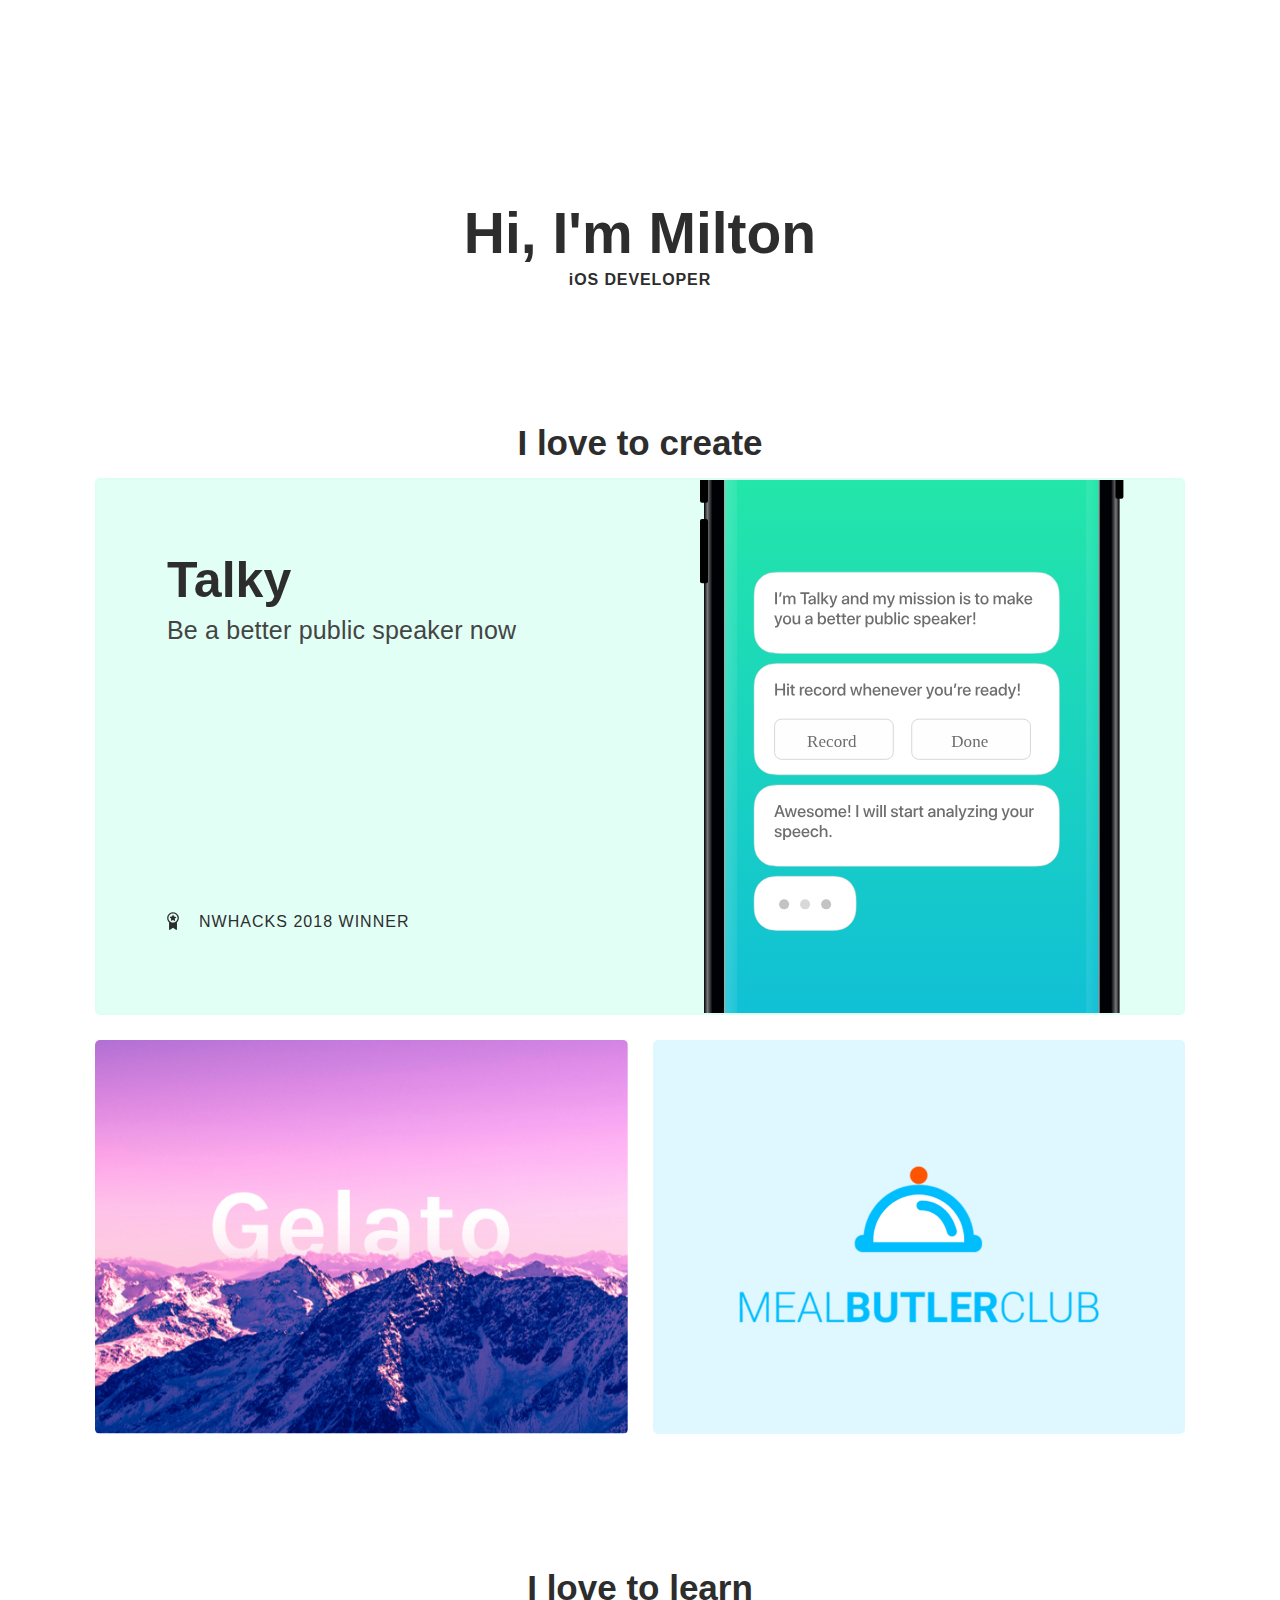
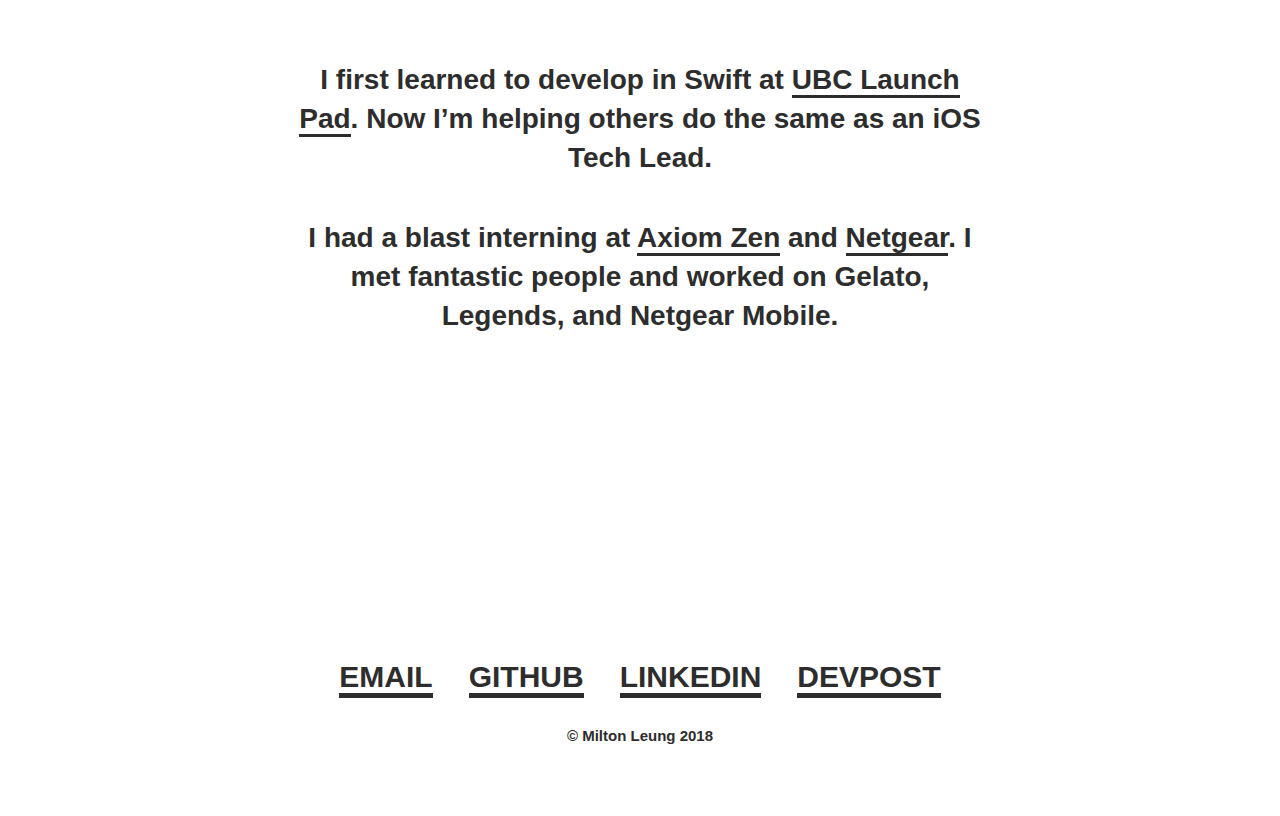
==== index.html @ 1363d8b8 "Fix description" ====
<!DOCTYPE html>
<html>
    <head>
        <title>Milton Leung</title>
        <meta charset="UTF-8">
        <meta name="description" content="Projects by Milton Leung, a Canadian software developer.">   
        <meta name="keywords" content="Milton, Leung, Portfolio, Developer">
        <meta name="viewport" content="width=device-width, initial-scale=1.0">

        <link rel="stylesheet" type="text/css" href="style.css">
        <link rel="stylesheet" type="text/css" href="grid.css">

        <link rel="apple-touch-icon" sizes="180x180" href="/assets/favicons/apple-touch-icon.png?v=pgqWNXLRQe">
        <link rel="icon" type="image/png" sizes="32x32" href="/assets/favicons/favicon-32x32.png?v=pgqWNXLRQe">
        <link rel="icon" type="image/png" sizes="16x16" href="/assets/favicons/favicon-16x16.png?v=pgqWNXLRQe">
        <link rel="manifest" href="/assets/favicons/manifest.json?v=pgqWNXLRQe">
        <link rel="mask-icon" href="/assets/favicons/safari-pinned-tab.svg?v=pgqWNXLRQe" color="#5bbad5">
        <link rel="shortcut icon" href="/assets/favicons/favicon.ico?v=pgqWNXLRQe">
        <meta name="msapplication-config" content="/assets/favicons/browserconfig.xml?v=pgqWNXLRQe">
        <meta name="theme-color" content="#ffffff">

        <script>
            (function(i,s,o,g,r,a,m){i['GoogleAnalyticsObject']=r;i[r]=i[r]||function(){
                (i[r].q=i[r].q||[]).push(arguments)},i[r].l=1*new Date();a=s.createElement(o),
                m=s.getElementsByTagName(o)[0];a.async=1;a.src=g;m.parentNode.insertBefore(a,m)
                                    })(window,document,'script','https://www.google-analytics.com/analytics.js','ga');

            ga('create', 'UA-84476711-1', 'auto');
            ga('send', 'pageview');
        </script>
    </head>
    <body>
        <header>
            <h1>Hi, I'm Milton</h1>
            <h3>iOS DEVELOPER</h3>    
        </header>
        <div class="section" id="projects">
            <h2>I love to create</h2>
            <div class="row">
                <div class="col-12">
                    <a href="/talky">
                        <div id="talky">
                            <div id="project-description">
                                <h4>Talky</h4>
                                <h5>Be a better public speaker now</h5>
                                <div id="award">
                                    <img src="assets/medal.svg" alt="Medal" >
                                    <h6>NWHACKS 2018 WINNER</h6>
                                </div>
                            </div>
                            <img id="talky-demo-small" class="mobile" src="assets/talky-small.svg" alt="Talky">
                            <div id="talky-demo-wrapper">
                                <img id="talky-demo-large" class="desktop" src="assets/talky-large.svg" alt="Talky"> 
                            </div>
                        </div> 
                    </a>   
                </div>
            </div>
            <div class="row">
                <a href="/gelato">
                    <div class="col-12 col-s-6">
                        <div id="gelato">
                            <img src="assets/gelato.jpg" alt="Gelato">
                        </div>
                    </div>
                </a>
                <a href="/mbc">
                    <div class="col-12 col-s-6">
                        <div id="mbc">
                            <img src="assets/mbcLogo.jpg" alt="Meal Butler Club">
                        </div>
                    </div>
                </a>
            </div>
        </div>
        <div class="section" id="info">
            <h2>I love to learn</h2>
            <div id="info-wrapper">
                <p>I first learned to develop in Swift at <a href="http://www.ubclaunchpad.com/">UBC Launch Pad</a>. Now I’m helping others do the same as an iOS Tech Lead.</p>

                <p>I had a blast interning at <a href="https://www.axiomzen.co/">Axiom Zen</a> and <a href="https://www.netgear.com/">Netgear</a>. I met fantastic people and worked on <a class="ghost-link" href="">Gelato</a>, <a class="ghost-link" href="https://itunes.apple.com/ca/app/legends-fencing/id1277133307?mt=8">Legends</a>, and <a class="ghost-link" href="https://itunes.apple.com/ca/app/netgear-mobile/id457698895?mt=8">Netgear Mobile</a>.</p>
            </div>
        </div>
        <footer>
            <div class="row" id="contact-links">
                <div class="col-12">
                    <h7><a href="mailto:milton.leung96@gmail.com">EMAIL</a></h7>
                </div>
                <div class="col-12">
                    <h7><a href="https://github.com/miltonleung/">GITHUB</a></h7>
                </div>
                <div class="col-12">
                    <h7><a href="https://www.linkedin.com/in/leungmilton">LINKEDIN</a></h7>
                </div>
                <div class="col-12">
                    <h7><a href="https://devpost.com/miltonleung">DEVPOST</a></h7>
                </div>
            </div>
            <p>&copy; Milton Leung 2018</p>
        </footer>
    </body>
</html>
---- style.css ----
html {
    margin: 0px;
    padding: 0px;
    color: #2D2D2D;
    font-size: 62.5%;
}
h1, h2, h3, h4, h5, h6, p {
    margin: 0px;
}
body {
    margin: 0;
    padding: 0 1rem;
    text-align: center;
    font-family: -apple-system, "San Francisco", BlinkMacSystemFont, Helvetica, Arial, sans-serif !important;
    line-height: normal !important;
    box-sizing: padding-box;
}
/*Title*/
h1 {
    font-weight: 700;
    font-size: 3.7rem;
}
/*Section Header*/
h2 {
    font-weight: 700;
    font-size: 2.5rem;
}
/*Subtitle*/
h3 {
    font-weight: 600;
    font-size: 1.6rem;
    margin-top: 0.5rem;
    letter-spacing: 0.089rem;
}
/*Featured Name*/
h4 {
    font-size: 3.2rem;
    letter-spacing: 0.03px;
}
/*Featured Subtitle*/
h5 {
    font-weight: 400;
    font-size: 1.8rem;
    color: #444444;
    letter-spacing: -0.2px;
}
/*Award Title*/
h6 {
    font-weight: 500;
    font-size: 1.4rem;
    letter-spacing: 1.02px;
}
/*Link*/
h7 a {
    font-weight: 700;
    font-size: 2rem;
    text-decoration: none;
    border-bottom: 3px solid #2D2D2D;
}
p {
    font-weight: 600;
    font-size: 1.6rem;
    letter-spacing: 0px;
    line-height: 1.4;
}
a, a:visited {
    text-decoration: none;
    color: inherit;
}
.mobile {
    display: inline;
}
.desktop {
    display: none;
}
.row {
    margin: 0;
}

header {
    padding-top: 10rem;
}
.section {
    margin-top: 10rem;
}
#projects {
    max-width: 70rem;
    margin-left: auto;
    margin-right: auto;
}
#projects > h2 {
    margin-bottom: 1.5rem;
}
#projects .row > a > div {
    margin-top: 1rem;
}
#talky {
    background: #E1FFF5;
    border: 2px solid rgba(217,255,242,0.54);
    border-radius: 5px;
}
#project-description {
    text-align: left;
    width: 26rem;
    margin: 0 auto;
}
#talky h4 {
    margin-top: 4rem;
}
#talky h5 {
    margin-top: 0.3rem;
}
#award {
    margin-top: 3.2rem;
}
#award img {
    float: left;
    display: inline;
    vertical-align: bottom;
    height: 1.8rem;
    margin-right: 1.5rem;
}
#award h6 {
    padding-top: 0.1rem;
}
#talky-demo-small {
    max-height: 325px;
    margin-top: 2.3rem;
    margin-bottom: -0.4rem;
}
#gelato {
    border-radius: 5px;
    overflow: hidden;
}
#gelato img {
    width: 100%;
    z-index: -1;
    display: block;
}
#mbc {
    border: 2px solid rgba(186,238,255,0.46);
    border-radius: 5px;
}
#mbc img {
    width: 100%;
    display: block;
}

#info > h2 {
    margin-bottom: 2rem;
}
#info-wrapper {
    width: 90%;
    margin: 0 auto;
}
#info-wrapper a {
    border-bottom: 1.8px solid #2D2D2D;
}
#info-wrapper .ghost-link {
    border: initial;
}
#info-wrapper > p {
    margin-bottom: 4rem;
}

/*Footer*/
footer {
    margin-top: 10rem;
    padding-bottom: 6rem;
}
#contact-links {
    display: inline-block;
    margin: 0 auto 2.9rem auto;
}
#contact-links div {
    padding: 0.7em 0;
}
footer p {
    font-weight: 700;
    font-size: 1.5rem;
}

@media (min-width: 495px) {
    #contact-links .col-12 {
        width: auto;
        padding: 0 1.8rem;
    }
    #contact-links .col-12:first-child {
        padding-left: 0;
    }
    #contact-links .col-12:last-child {
        padding-right: 0;
    }
    #projects > .row > a:last-child > .col-s-6 {
        padding-left: 0.5rem;
    }
    #projects > .row > a:first-child > .col-s-6 {
        padding-right: 0.5rem;
    }
}

@media (min-width: 625px) {
    #info-wrapper {
        width: 80%;
        max-width: 45rem;
    }
}

@media (min-width: 700px) {
    #info-wrapper {
        width: 70%;
    }
}

@media (min-width: 1024px) {
    /*Title*/
    h1 {
        font-size: 5.7rem;
    }
    /*Section Header*/
    h2 {
        font-weight: 700;
        font-size: 3.5rem;
    }
    /*Featured Name*/
    h4 {
        font-size: 5rem;
    }
    /*Featured Subtitle*/
    h5 {
        font-size: 2.5rem;
        letter-spacing: 0.2px;
    }
    /*Award Title*/
    h6 {
        font-size: 1.6rem;
    }
    /*Link*/
    h7 a {
        font-size: 3rem;
        border-bottom: 5px solid #2D2D2D;
    }
    p {
        font-size: 2.8rem;
    }
    body {
        padding: 0 2.1rem;
    }
    .mobile {
        display: none;
    }
    .desktop {
        display: block;
    }

    header {
        padding-top: 20rem;
    }
    .section {
        margin-top: 13.4rem;
    }
    #projects {
        max-width: 1090px;        
    }
    #project-description {
        float: left;
        width: 50%;
        padding-left: 7rem;
    }
    #talky h4 {
        margin-top: 7.1rem;
    }
    #talky h5 {
        margin-top: 0.7rem;
    }
    #projects .row > a > div {
        margin-top: 2.5rem;
    }
    #projects > .row > a:last-child > .col-s-6 {
        padding-left: 1.25rem;
    }
    #projects > .row > a:first-child > .col-s-6 {
        padding-right: 1.25rem;
    }
    #award {
        margin-top: 26.7rem;
    }
    #award img {
        margin-right: 2rem;
    }
    #talky::after {
        content: "";
        clear: both;
        display: table;
    }
    #talky-demo-wrapper {
        width: 50%;
        float: left;
    }
    #talky-demo-large {
        margin: 0 auto;
    }
    #info > h2 {
        margin-bottom: 5.2rem;
    }
    #info-wrapper {
        max-width: 100%;
        width: 703px;
    }
    #info-wrapper a {
        border-bottom: 3.5px solid #2D2D2D;
    }
    footer {
        margin-top: 32.5rem;
        padding-bottom: 7rem;
    }
}
---- grid.css ----
* {
    box-sizing: border-box;
}
[class*="col-"] {
    float: left;
}
.row::after {
    content: "";
    clear: both;
    display: table;
}
.col-1 {width: 8.33%;}
.col-2 {width: 16.66%;}
.col-3 {width: 25%;}
.col-4 {width: 33.33%;}
.col-5 {width: 41.66%;}
.col-6 {width: 50%;}
.col-7 {width: 58.33%;}
.col-8 {width: 66.66%;}
.col-9 {width: 75%;}
.col-10 {width: 83.33%;}
.col-11 {width: 91.66%;}
.col-12 {width: 100%;}

@media (min-width: 495px) {
    .col-s-1 {width: 8.33%;}
    .col-s-2 {width: 16.66%;}
    .col-s-3 {width: 25%;}
    .col-s-4 {width: 33.33%;}
    .col-s-5 {width: 41.66%;}
    .col-s-6 {width: 50%;}
    .col-s-7 {width: 58.33%;}
    .col-s-8 {width: 66.66%;}
    .col-s-9 {width: 75%;}
    .col-s-10 {width: 83.33%;}
    .col-s-11 {width: 91.66%;}
    .col-s-12 {width: 100%;}
}
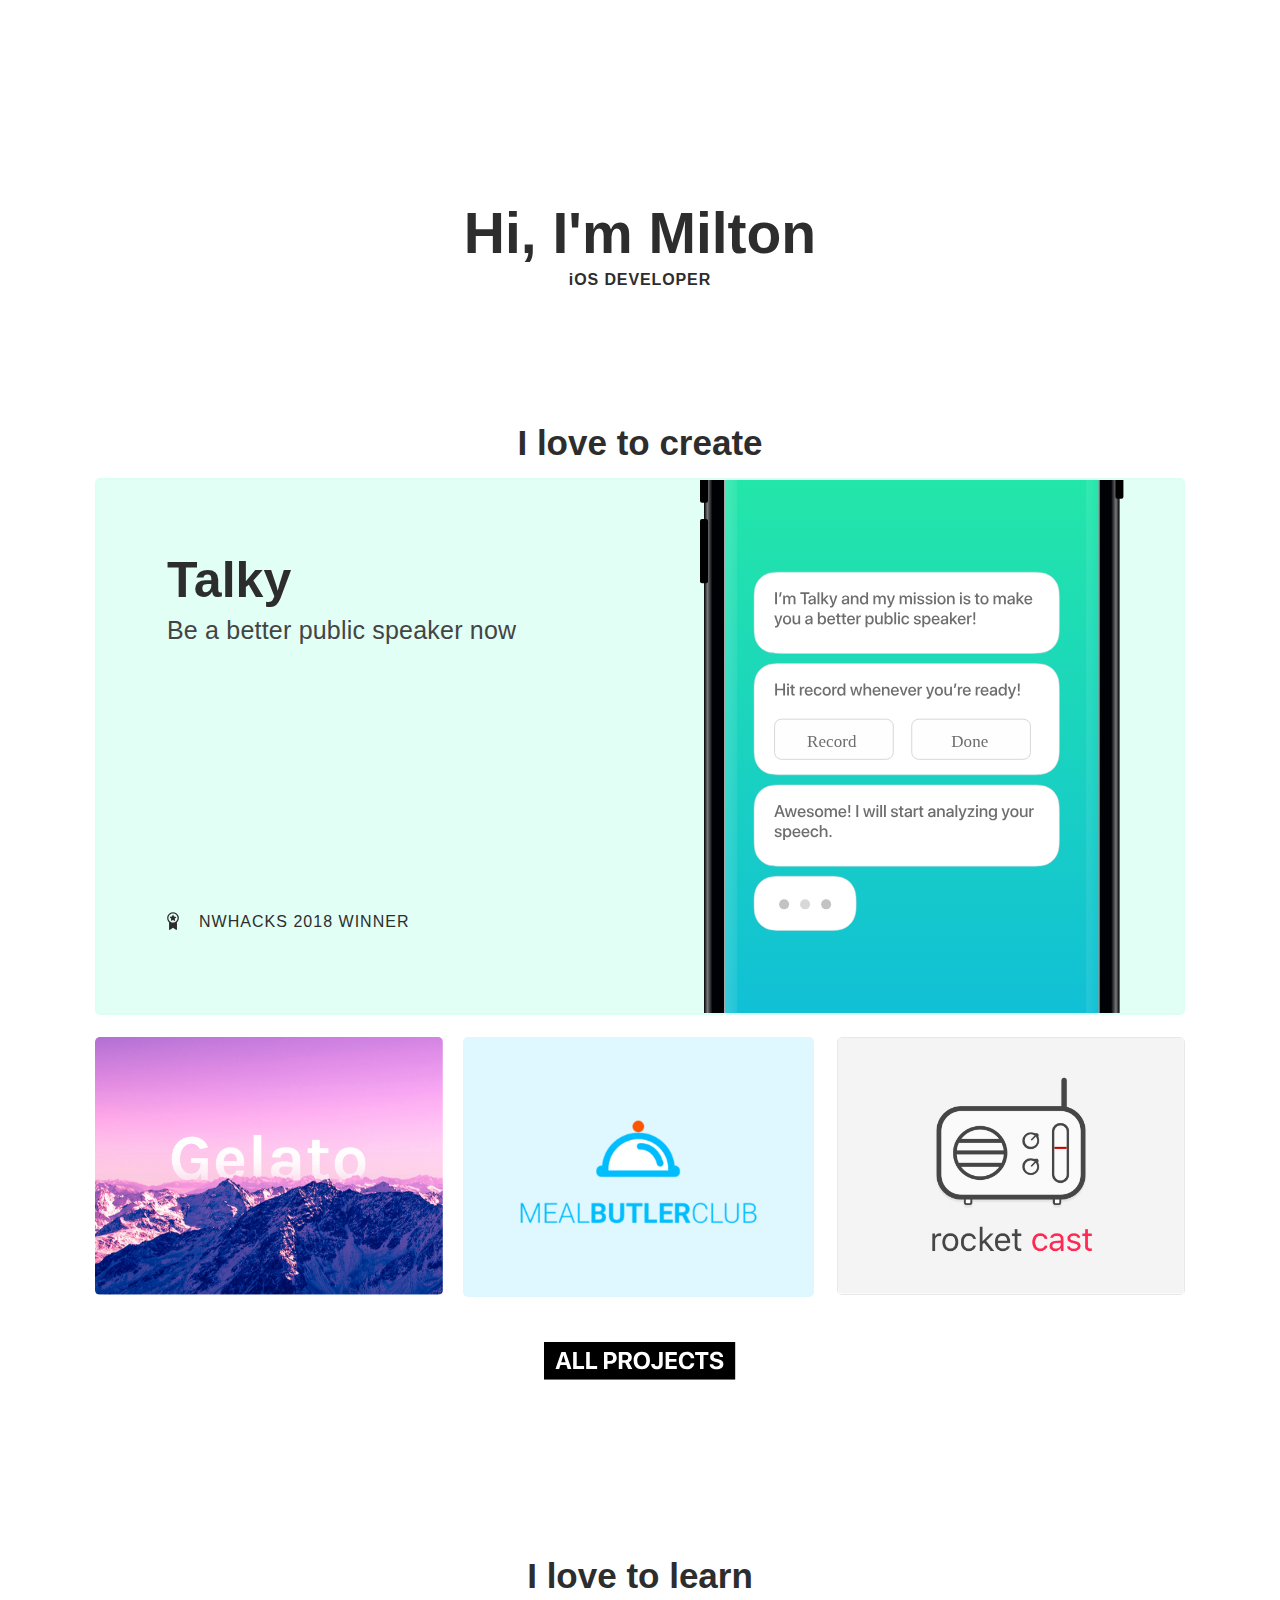
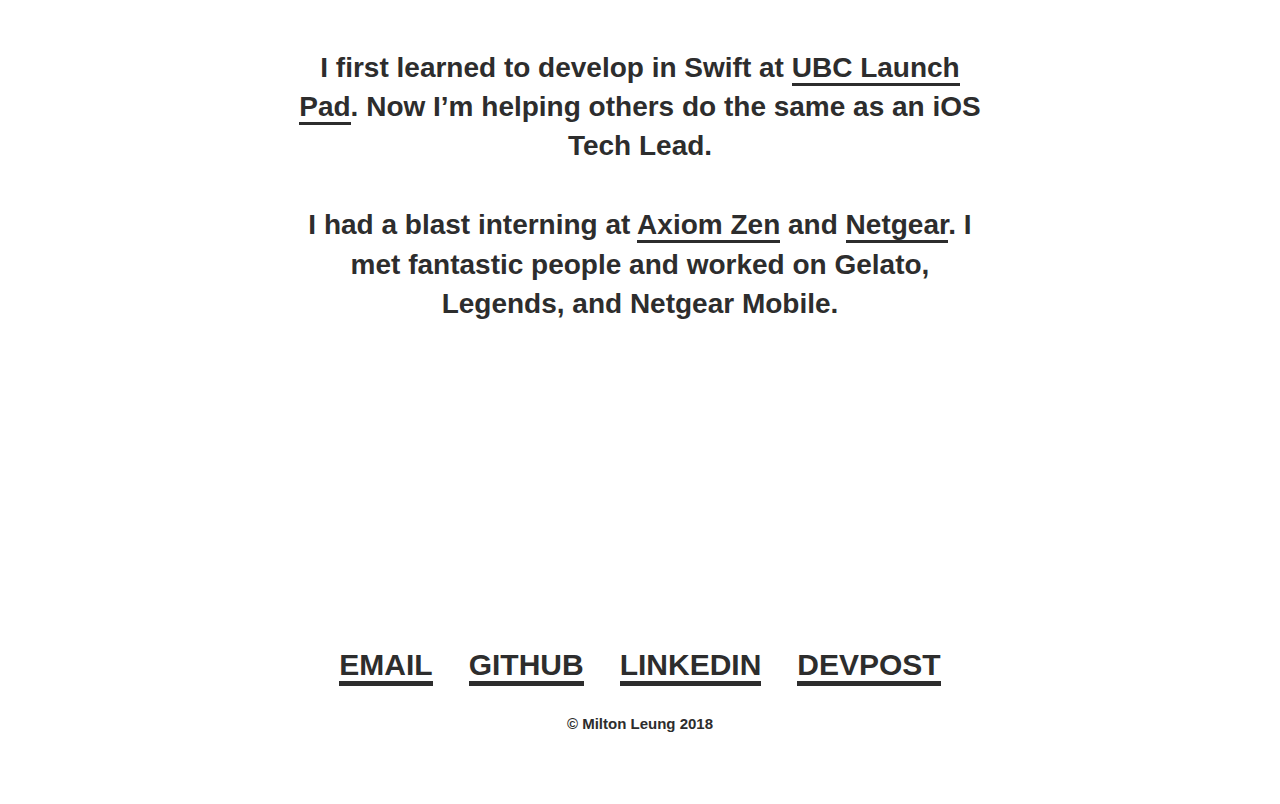
==== commit 6ab42baa: "Add rocketcast" ====
--- a/index.html
+++ b/index.html
@@ -7,8 +7,8 @@
         <meta name="keywords" content="Milton, Leung, Portfolio, Developer">
         <meta name="viewport" content="width=device-width, initial-scale=1.0">
 
-        <link rel="stylesheet" type="text/css" href="style.css">
-        <link rel="stylesheet" type="text/css" href="grid.css">
+        <link rel="stylesheet" type="text/css" href="css/style.css">
+        <link rel="stylesheet" type="text/css" href="css/grid.css">
 
         <link rel="apple-touch-icon" sizes="180x180" href="/assets/favicons/apple-touch-icon.png?v=pgqWNXLRQe">
         <link rel="icon" type="image/png" sizes="32x32" href="/assets/favicons/favicon-32x32.png?v=pgqWNXLRQe">
@@ -58,20 +58,30 @@
             </div>
             <div class="row">
                 <a href="/gelato">
-                    <div class="col-12 col-s-6">
+                    <div class="col-12 col-s-6 col-lg-4">
                         <div id="gelato">
                             <img src="assets/gelato.jpg" alt="Gelato">
                         </div>
                     </div>
                 </a>
-                <a href="/mbc">
-                    <div class="col-12 col-s-6">
+                <a href="/mealbutlerclub">
+                    <div class="col-12 col-s-6 col-lg-4">
                         <div id="mbc">
                             <img src="assets/mbcLogo.jpg" alt="Meal Butler Club">
                         </div>
                     </div>
                 </a>
+                <a href="/rocketcast">
+                    <div class="col-12 col-s-6 col-lg-4">
+                        <div id="rc">
+                            <img src="assets/rocketcast.jpg" alt="RocketCast">
+                        </div>
+                    </div>
+                </a>
             </div>
+            <a href="/projects" id="all-projects">
+                <img src="assets/all-projects.svg" alt="All Projects">    
+            </a>
         </div>
         <div class="section" id="info">
             <h2>I love to learn</h2>
--- a/css/style.css
+++ b/css/style.css
@@ -0,0 +1,341 @@
+html {
+    margin: 0px;
+    padding: 0px;
+    color: #2D2D2D;
+    font-size: 62.5%;
+}
+h1, h2, h3, h4, h5, h6, p {
+    margin: 0px;
+}
+body {
+    margin: 0;
+    padding: 0 1rem;
+    text-align: center;
+    font-family: -apple-system, "San Francisco", BlinkMacSystemFont, Helvetica, Arial, sans-serif !important;
+    line-height: normal !important;
+    box-sizing: padding-box;
+}
+/*Title*/
+h1 {
+    font-weight: 700;
+    font-size: 3.7rem;
+}
+/*Section Header*/
+h2 {
+    font-weight: 700;
+    font-size: 2.5rem;
+}
+/*Subtitle*/
+h3 {
+    font-weight: 600;
+    font-size: 1.6rem;
+    margin-top: 0.5rem;
+    letter-spacing: 0.089rem;
+}
+/*Featured Name*/
+h4 {
+    font-size: 3.2rem;
+    letter-spacing: 0.03px;
+}
+/*Featured Subtitle*/
+h5 {
+    font-weight: 400;
+    font-size: 1.8rem;
+    color: #444444;
+    letter-spacing: -0.2px;
+}
+/*Award Title*/
+h6 {
+    font-weight: 500;
+    font-size: 1.4rem;
+    letter-spacing: 1.02px;
+}
+/*Link*/
+h7 a {
+    font-weight: 700;
+    font-size: 2rem;
+    text-decoration: none;
+    border-bottom: 3px solid #2D2D2D;
+}
+p {
+    font-weight: 600;
+    font-size: 1.6rem;
+    letter-spacing: 0px;
+    line-height: 1.4;
+}
+a, a:visited {
+    text-decoration: none;
+    color: inherit;
+}
+.mobile {
+    display: inline;
+}
+.desktop {
+    display: none;
+}
+.row {
+    margin: 0;
+}
+
+header {
+    padding-top: 10rem;
+}
+.section {
+    margin-top: 10rem;
+}
+#projects {
+    max-width: 70rem;
+    margin-left: auto;
+    margin-right: auto;
+}
+#projects > h2 {
+    margin-bottom: 1.5rem;
+}
+#projects .row > a > div {
+    margin-top: 1rem;
+}
+#talky {
+    background: #E1FFF5;
+    border: 2px solid rgba(217,255,242,0.54);
+    border-radius: 5px;
+}
+#project-description {
+    text-align: left;
+    width: 26rem;
+    margin: 0 auto;
+}
+#talky h4 {
+    margin-top: 4rem;
+}
+#talky h5 {
+    margin-top: 0.3rem;
+}
+#award {
+    margin-top: 3.2rem;
+}
+#award img {
+    float: left;
+    display: inline;
+    vertical-align: bottom;
+    height: 1.8rem;
+    margin-right: 1.5rem;
+}
+#award h6 {
+    padding-top: 0.1rem;
+}
+#talky-demo-small {
+    max-height: 325px;
+    margin-top: 2.3rem;
+    margin-bottom: -0.4rem;
+}
+#gelato {
+    border-radius: 5px;
+    overflow: hidden;
+}
+#gelato img {
+    width: 100%;
+    z-index: -1;
+    display: block;
+}
+#mbc {
+    border: 2px solid rgba(186,238,255,0.46);
+    border-radius: 5px;
+}
+#mbc img, #rc img {
+    width: 100%;
+    display: block;
+}
+#rc {
+    border: 1px solid #E8E8E8;
+    border-radius: 5px;
+    display: none;
+}
+#all-projects img {
+    margin-top: 1.5rem;
+    height: 28px;
+}
+
+#info > h2 {
+    margin-bottom: 2rem;
+}
+#info-wrapper {
+    width: 90%;
+    margin: 0 auto;
+}
+#info-wrapper a {
+    border-bottom: 1.8px solid #2D2D2D;
+}
+#info-wrapper .ghost-link {
+    border: initial;
+}
+#info-wrapper > p {
+    margin-bottom: 4rem;
+}
+
+/*Footer*/
+footer {
+    margin-top: 10rem;
+    padding-bottom: 6rem;
+}
+#contact-links {
+    display: inline-block;
+    margin: 0 auto 2.9rem auto;
+}
+#contact-links div {
+    padding: 0.7em 0;
+}
+footer p {
+    font-weight: 700;
+    font-size: 1.5rem;
+}
+
+@media (min-width: 495px) {
+    #contact-links .col-12 {
+        width: auto;
+        padding: 0 1.8rem;
+    }
+    #contact-links .col-12:first-child {
+        padding-left: 0;
+    }
+    #contact-links .col-12:last-child {
+        padding-right: 0;
+    }
+    /*Rocket Cast is last element in row, we use second last here*/
+    #projects > .row > a:nth-last-child(2) > .col-s-6 {
+        padding-left: 0.5rem;
+    }
+    #projects > .row > a:first-child > .col-s-6 {
+        padding-right: 0.5em;
+    }
+}
+
+@media (min-width: 625px) {
+    #info-wrapper {
+        width: 80%;
+        max-width: 45rem;
+    }
+}
+
+@media (min-width: 700px) {
+    #info-wrapper {
+        width: 70%;
+    }
+}
+
+@media (min-width: 1024px) {
+    /*Title*/
+    h1 {
+        font-size: 5.7rem;
+    }
+    /*Section Header*/
+    h2 {
+        font-weight: 700;
+        font-size: 3.5rem;
+    }
+    /*Featured Name*/
+    h4 {
+        font-size: 5rem;
+    }
+    /*Featured Subtitle*/
+    h5 {
+        font-size: 2.5rem;
+        letter-spacing: 0.2px;
+    }
+    /*Award Title*/
+    h6 {
+        font-size: 1.6rem;
+    }
+    /*Link*/
+    h7 a {
+        font-size: 3rem;
+        border-bottom: 5px solid #2D2D2D;
+    }
+    p {
+        font-size: 2.8rem;
+    }
+    body {
+        padding: 0 2.1rem;
+    }
+    .mobile {
+        display: none;
+    }
+    .desktop {
+        display: block;
+    }
+
+    header {
+        padding-top: 20rem;
+    }
+    .section {
+        margin-top: 13.4rem;
+    }
+    #projects {
+        max-width: 1090px;        
+    }
+    #project-description {
+        float: left;
+        width: 50%;
+        padding-left: 7rem;
+    }
+    #talky h4 {
+        margin-top: 7.1rem;
+    }
+    #talky h5 {
+        margin-top: 0.7rem;
+    }
+    #projects .row > a > div {
+        margin-top: 2.2rem;
+    }
+    #projects > .row > a > .col-lg-4 {
+        padding-left: 0.75rem;
+        padding-right: 0.75em;
+    }
+    #projects > .row > a:last-child > .col-lg-4 {
+        padding-left: 1.5rem;
+        padding-right: 0rem;
+    }
+    #projects > .row > a:first-child > .col-lg-4 {
+        padding-left: 0rem;
+        padding-right: 1.5em;
+    }
+    #rc {
+        display: block;
+    }
+    #all-projects img {
+        margin-top: 4.5rem;
+        margin-bottom: 4rem;
+        height: 38px;
+    }
+    #award {
+        margin-top: 26.7rem;
+    }
+    #award img {
+        margin-right: 2rem;
+    }
+    #talky::after {
+        content: "";
+        clear: both;
+        display: table;
+    }
+    #talky-demo-wrapper {
+        width: 50%;
+        float: left;
+    }
+    #talky-demo-large {
+        margin: 0 auto;
+    }
+    #info > h2 {
+        margin-bottom: 5.2rem;
+    }
+    #info-wrapper {
+        max-width: 100%;
+        width: 703px;
+    }
+    #info-wrapper a {
+        border-bottom: 3.5px solid #2D2D2D;
+    }
+    footer {
+        margin-top: 32.5rem;
+        padding-bottom: 7rem;
+    }
+}--- a/css/grid.css
+++ b/css/grid.css
@@ -0,0 +1,54 @@
+
+* {
+    box-sizing: border-box;
+}
+[class*="col-"] {
+    float: left;
+}
+.row::after {
+    content: "";
+    clear: both;
+    display: table;
+}
+.col-1 {width: 8.33%;}
+.col-2 {width: 16.66%;}
+.col-3 {width: 25%;}
+.col-4 {width: 33.33%;}
+.col-5 {width: 41.66%;}
+.col-6 {width: 50%;}
+.col-7 {width: 58.33%;}
+.col-8 {width: 66.66%;}
+.col-9 {width: 75%;}
+.col-10 {width: 83.33%;}
+.col-11 {width: 91.66%;}
+.col-12 {width: 100%;}
+
+@media (min-width: 495px) {
+    .col-s-1 {width: 8.33%;}
+    .col-s-2 {width: 16.66%;}
+    .col-s-3 {width: 25%;}
+    .col-s-4 {width: 33.33%;}
+    .col-s-5 {width: 41.66%;}
+    .col-s-6 {width: 50%;}
+    .col-s-7 {width: 58.33%;}
+    .col-s-8 {width: 66.66%;}
+    .col-s-9 {width: 75%;}
+    .col-s-10 {width: 83.33%;}
+    .col-s-11 {width: 91.66%;}
+    .col-s-12 {width: 100%;}
+}
+
+@media (min-width: 1024px) {
+    .col-lg-1 {width: 8.33%;}
+    .col-lg-2 {width: 16.66%;}
+    .col-lg-3 {width: 25%;}
+    .col-lg-4 {width: 33.33%;}
+    .col-lg-5 {width: 41.66%;}
+    .col-lg-6 {width: 50%;}
+    .col-lg-7 {width: 58.33%;}
+    .col-lg-8 {width: 66.66%;}
+    .col-lg-9 {width: 75%;}
+    .col-lg-10 {width: 83.33%;}
+    .col-lg-11 {width: 91.66%;}
+    .col-lg-12 {width: 100%;}
+}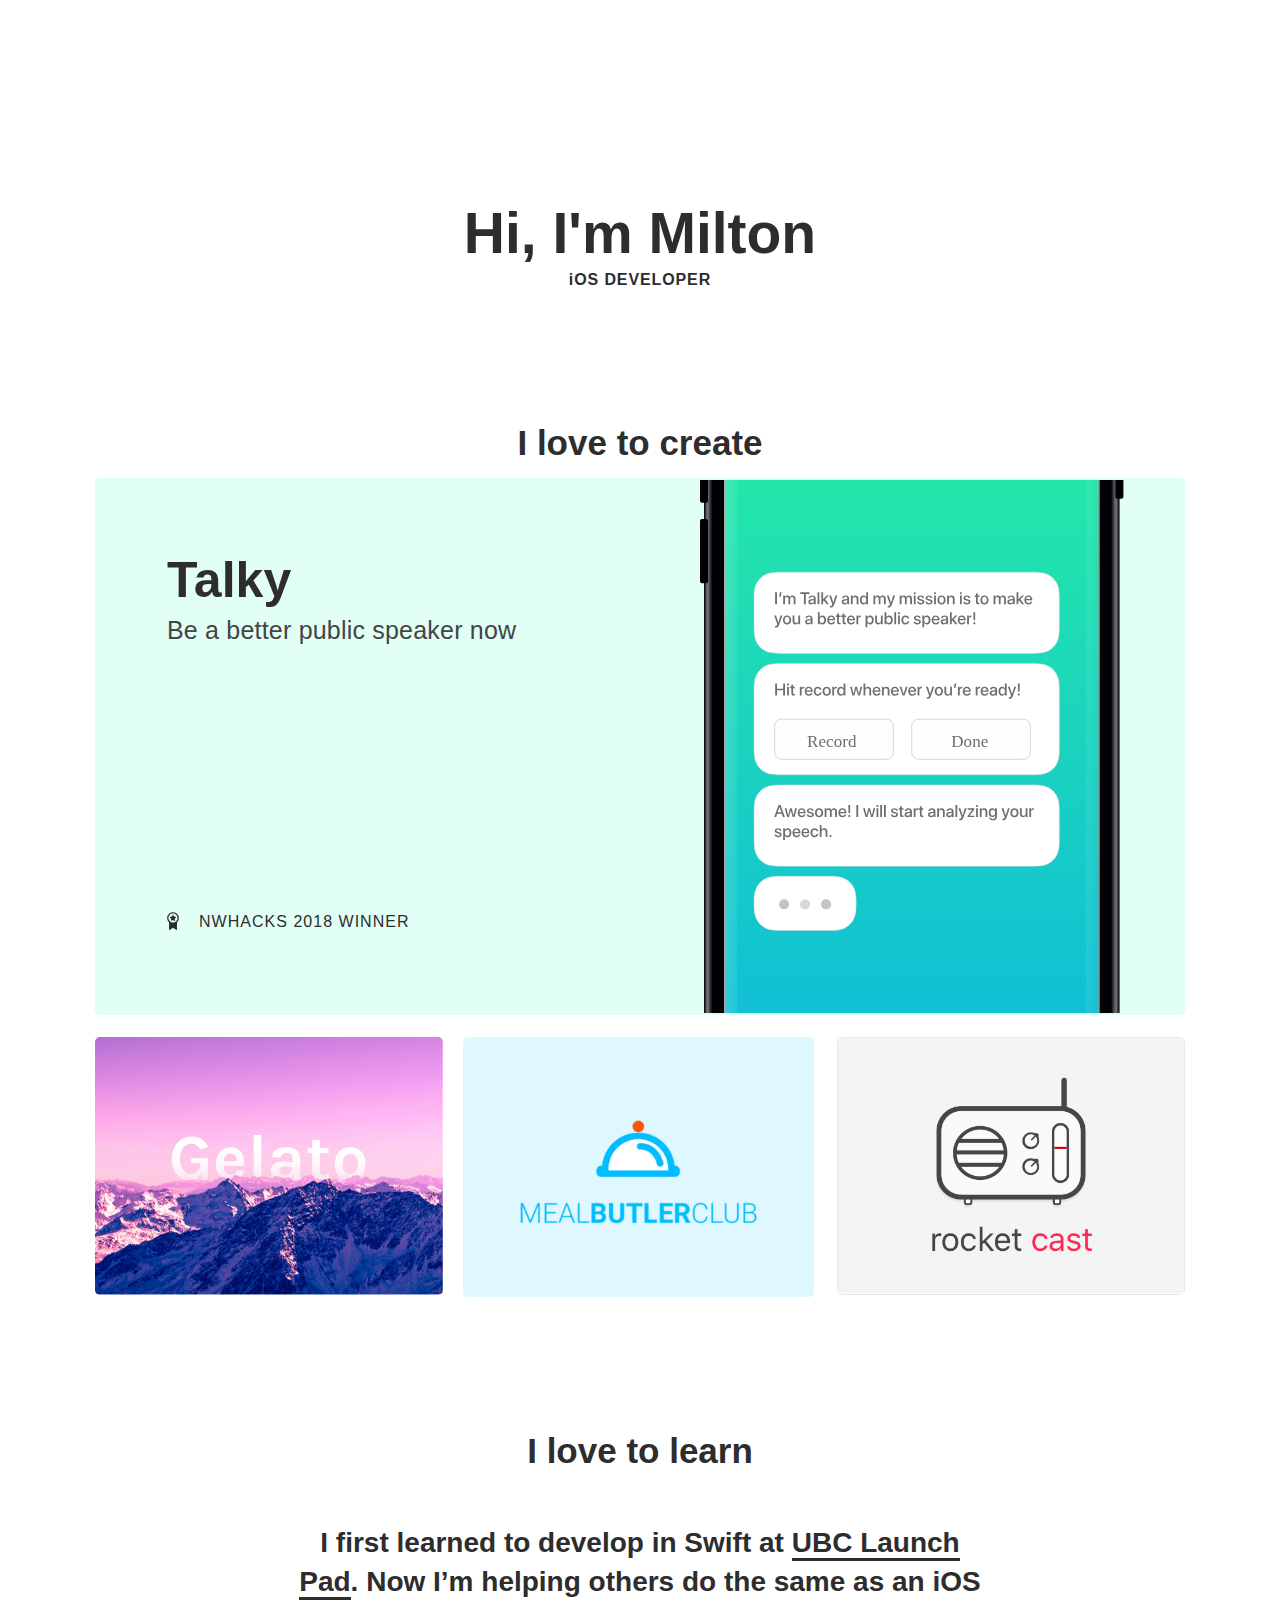
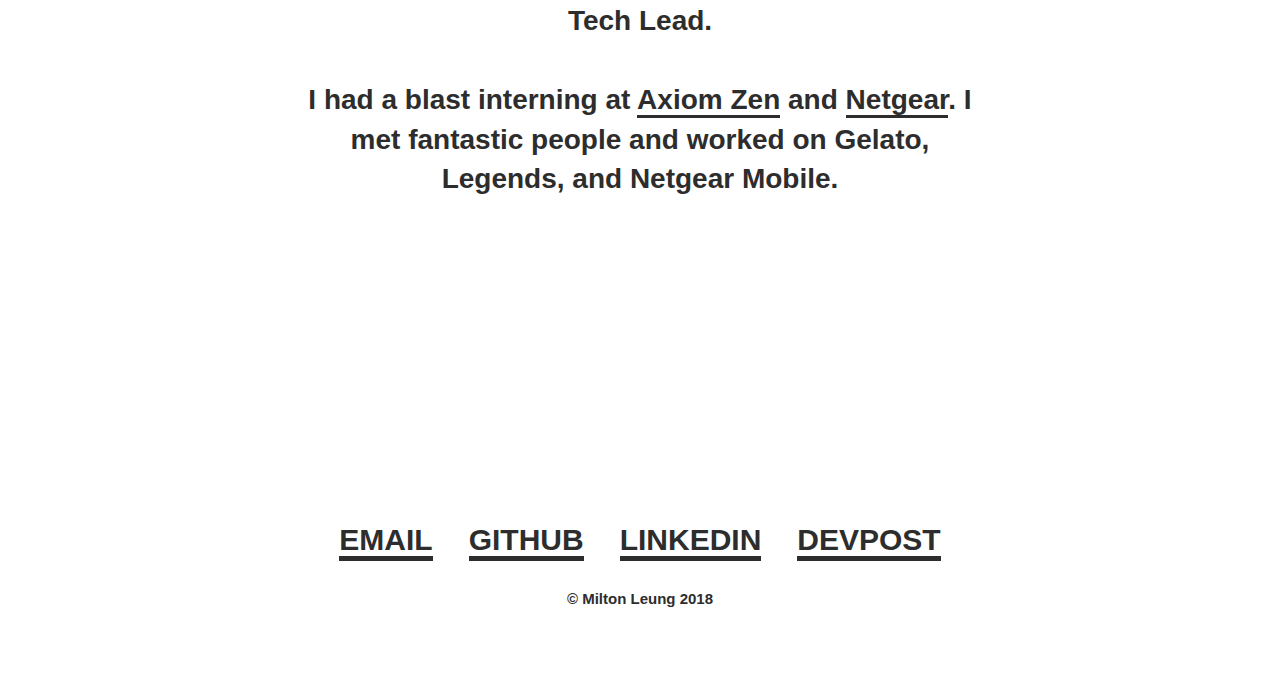
==== commit ac14258f: "Add rocketcast part 2" ====
--- a/index.html
+++ b/index.html
@@ -79,9 +79,11 @@
                     </div>
                 </a>
             </div>
+<!--
             <a href="/projects" id="all-projects">
                 <img src="assets/all-projects.svg" alt="All Projects">    
             </a>
+-->
         </div>
         <div class="section" id="info">
             <h2>I love to learn</h2>
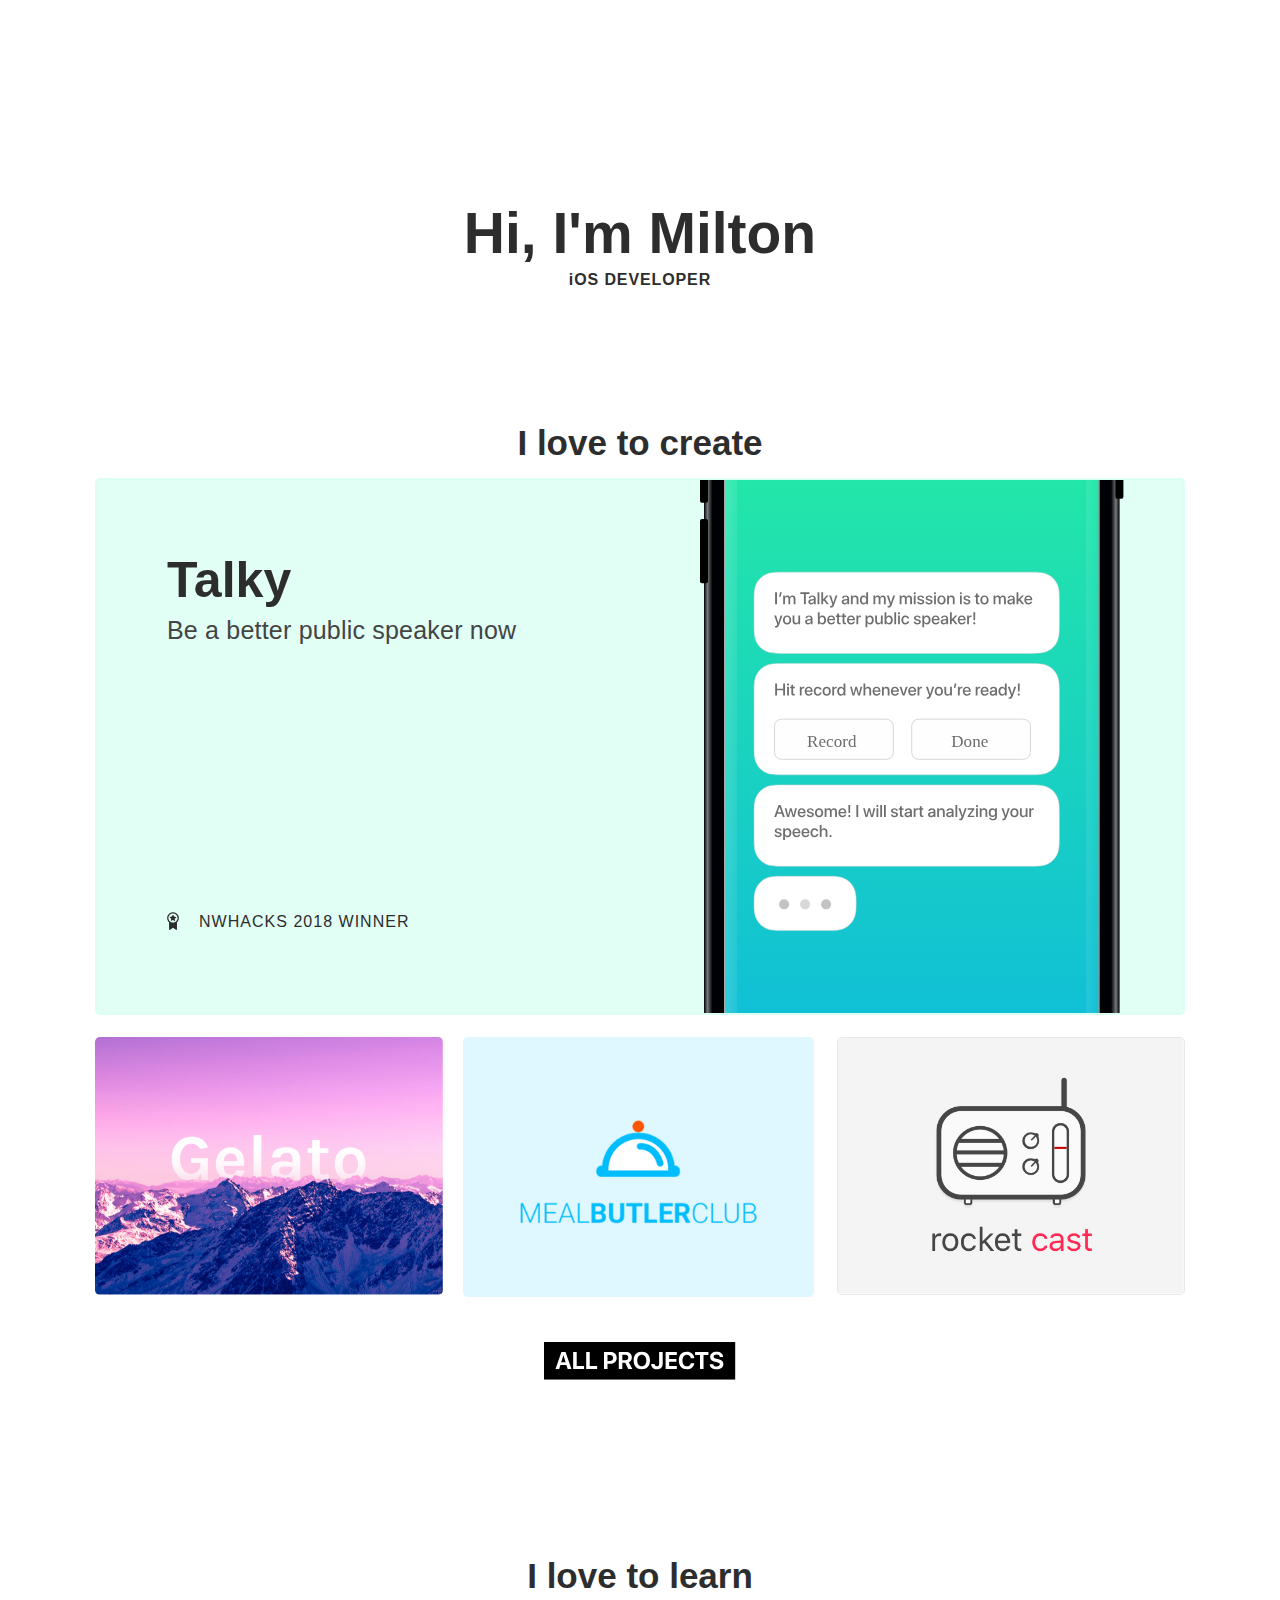
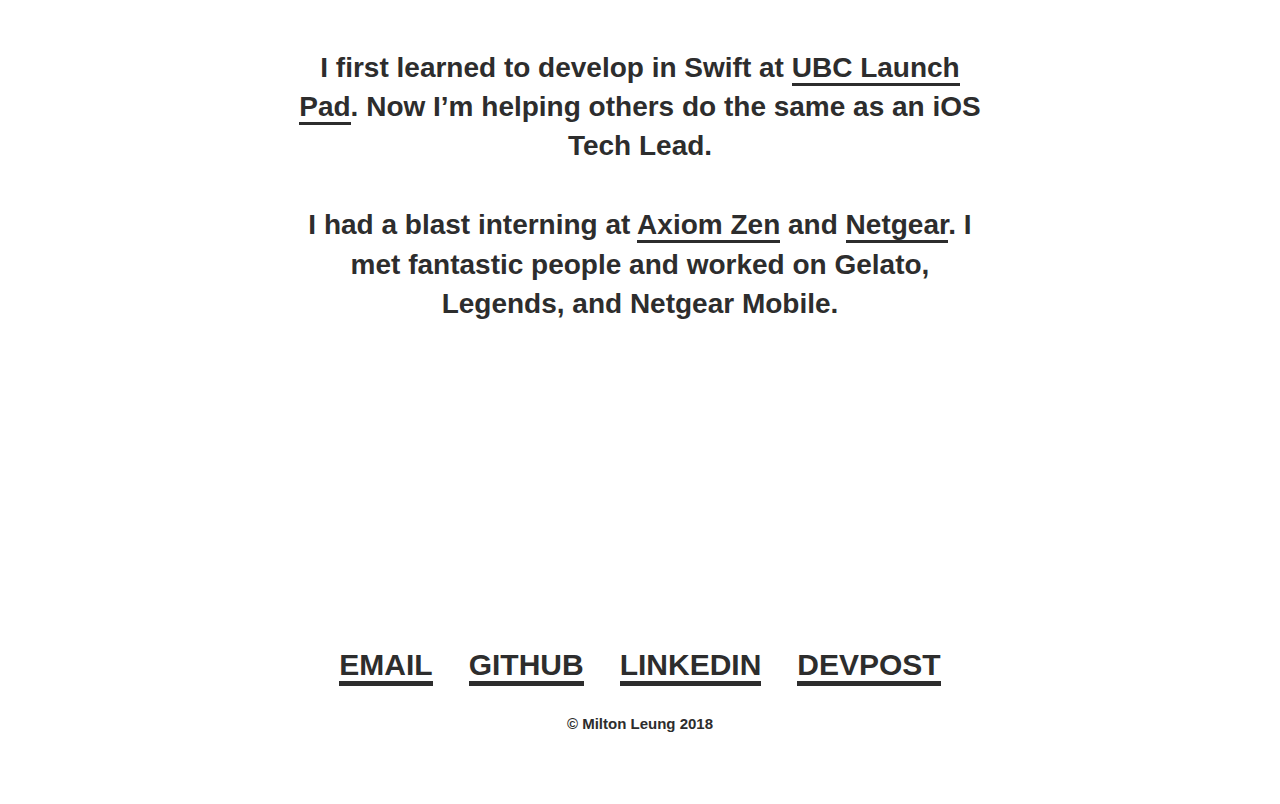
==== commit ca056e28: "Add guess again and all projects page" ====
--- a/index.html
+++ b/index.html
@@ -79,11 +79,9 @@
                     </div>
                 </a>
             </div>
-<!--
             <a href="/projects" id="all-projects">
                 <img src="assets/all-projects.svg" alt="All Projects">    
             </a>
--->
         </div>
         <div class="section" id="info">
             <h2>I love to learn</h2>
--- a/css/style.css
+++ b/css/style.css
@@ -132,7 +132,7 @@
     border-radius: 5px;
     overflow: hidden;
 }
-#gelato img {
+#gelato img, #guessagain img {
     width: 100%;
     z-index: -1;
     display: block;
@@ -140,6 +140,7 @@
 #mbc {
     border: 2px solid rgba(186,238,255,0.46);
     border-radius: 5px;
+    overflow: hidden;
 }
 #mbc img, #rc img {
     width: 100%;
@@ -149,6 +150,15 @@
     border: 1px solid #E8E8E8;
     border-radius: 5px;
     display: none;
+    overflow: hidden;
+}
+#guessagain {
+    border: 1px solid #E8E8E8;
+    border-radius: 5px;
+    overflow: hidden;
+}
+#guessagain img {
+    margin-bottom: -0.1rem;
 }
 #all-projects img {
     margin-top: 1.5rem;
@@ -311,6 +321,7 @@
     }
     #award img {
         margin-right: 2rem;
+        margin-right: 2rem;
     }
     #talky::after {
         content: "";
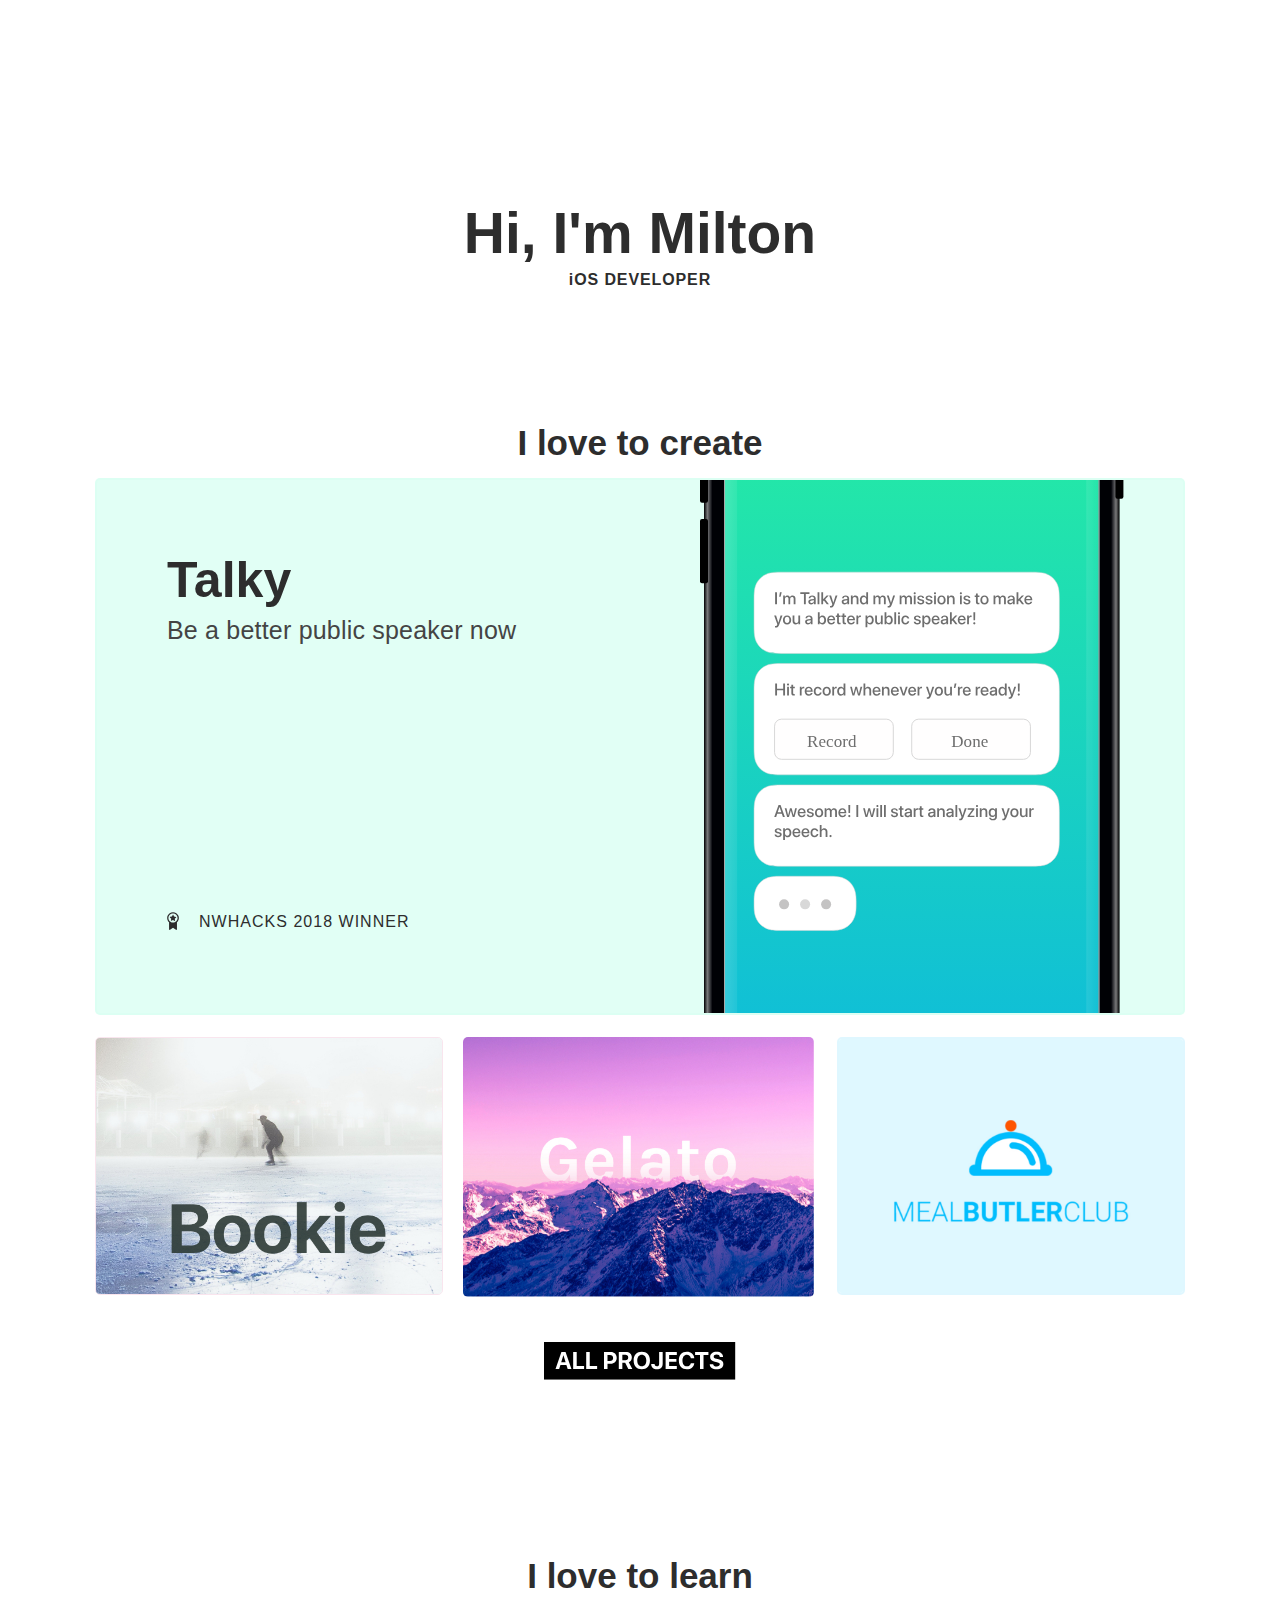
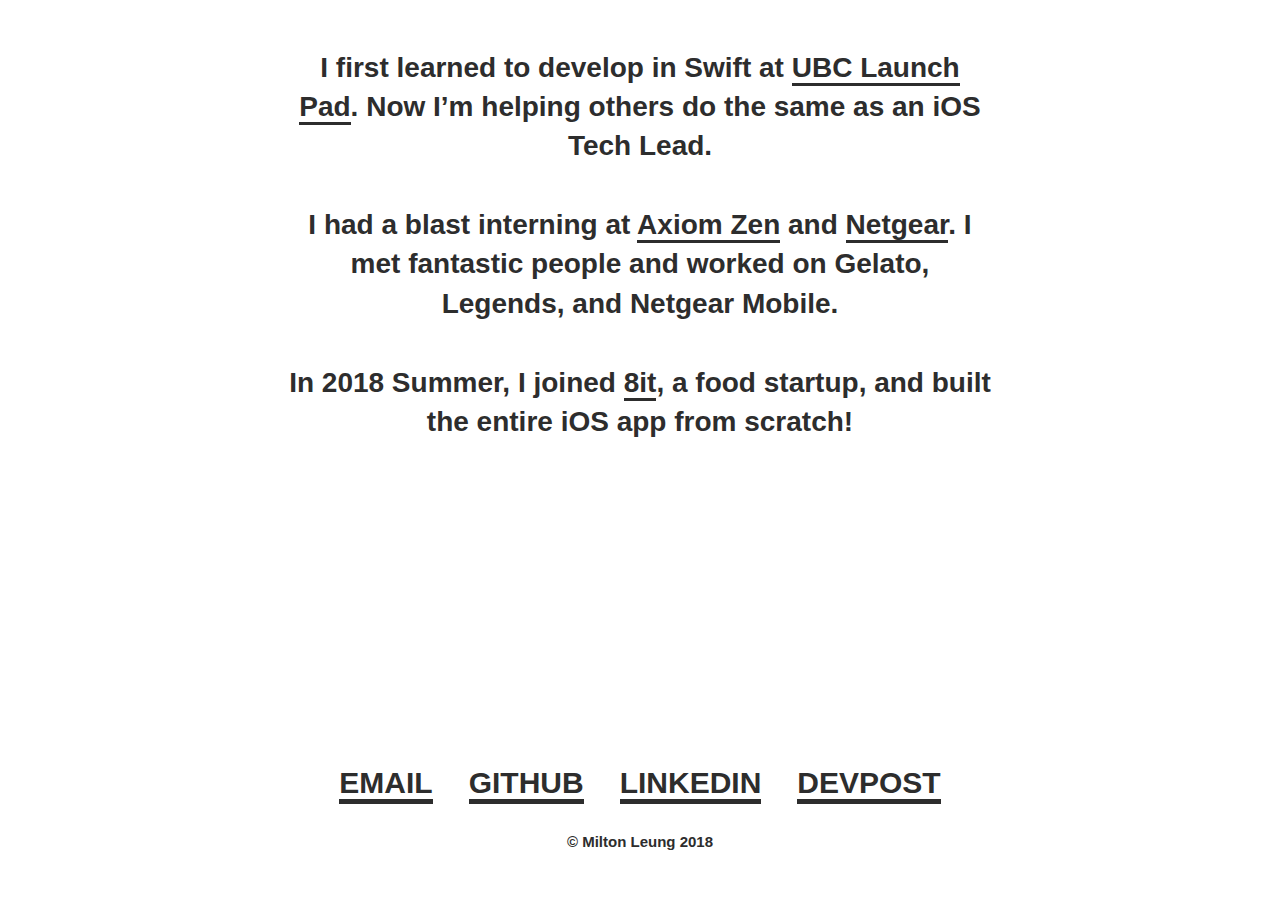
==== commit 0830cbd8: "Add bookie" ====
--- a/index.html
+++ b/index.html
@@ -57,6 +57,13 @@
                 </div>
             </div>
             <div class="row">
+                <a href="/bookie">
+                    <div class="col-12 col-s-6 col-lg-4">
+                        <div id="bookie">
+                            <img src="assets/bookie.jpg" alt="Bookie">
+                        </div>
+                    </div>
+                </a>
                 <a href="/gelato">
                     <div class="col-12 col-s-6 col-lg-4">
                         <div id="gelato">
@@ -71,16 +78,9 @@
                         </div>
                     </div>
                 </a>
-                <a href="/rocketcast">
-                    <div class="col-12 col-s-6 col-lg-4">
-                        <div id="rc">
-                            <img src="assets/rocketcast.jpg" alt="RocketCast">
-                        </div>
-                    </div>
-                </a>
             </div>
             <a href="/projects" id="all-projects">
-                <img src="assets/all-projects.svg" alt="All Projects">    
+                <img src="assets/all-projects.svg" alt="All Projects">   
             </a>
         </div>
         <div class="section" id="info">
@@ -89,6 +89,8 @@
                 <p>I first learned to develop in Swift at <a href="http://www.ubclaunchpad.com/">UBC Launch Pad</a>. Now I’m helping others do the same as an iOS Tech Lead.</p>
 
                 <p>I had a blast interning at <a href="https://www.axiomzen.co/">Axiom Zen</a> and <a href="https://www.netgear.com/">Netgear</a>. I met fantastic people and worked on <a class="ghost-link" href="">Gelato</a>, <a class="ghost-link" href="https://itunes.apple.com/ca/app/legends-fencing/id1277133307?mt=8">Legends</a>, and <a class="ghost-link" href="https://itunes.apple.com/ca/app/netgear-mobile/id457698895?mt=8">Netgear Mobile</a>.</p>
+                
+                <p>In 2018 Summer, I joined <a href="https://www.8it.app/">8it</a>, a food startup, and built the entire iOS app from scratch!</p>
             </div>
         </div>
         <footer>
--- a/css/style.css
+++ b/css/style.css
@@ -132,7 +132,7 @@
     border-radius: 5px;
     overflow: hidden;
 }
-#gelato img, #guessagain img {
+#gelato img, #guessagain img, #bookie img {
     width: 100%;
     z-index: -1;
     display: block;
@@ -141,15 +141,18 @@
     border: 2px solid rgba(186,238,255,0.46);
     border-radius: 5px;
     overflow: hidden;
-}
-#mbc img, #rc img {
+    /*    display: none;*/
+}
+#projects > .row > a:last-child {
+    display: none;
+}
+#mbc img {
     width: 100%;
     display: block;
 }
-#rc {
-    border: 1px solid #E8E8E8;
-    border-radius: 5px;
-    display: none;
+#bookie {
+    border: 1px solid rgb(195, 0, 88, 0.1);
+    border-radius: 5px;
     overflow: hidden;
 }
 #guessagain {
@@ -308,7 +311,7 @@
         padding-left: 0rem;
         padding-right: 1.5em;
     }
-    #rc {
+    #projects > .row > a:last-child {
         display: block;
     }
     #all-projects img {
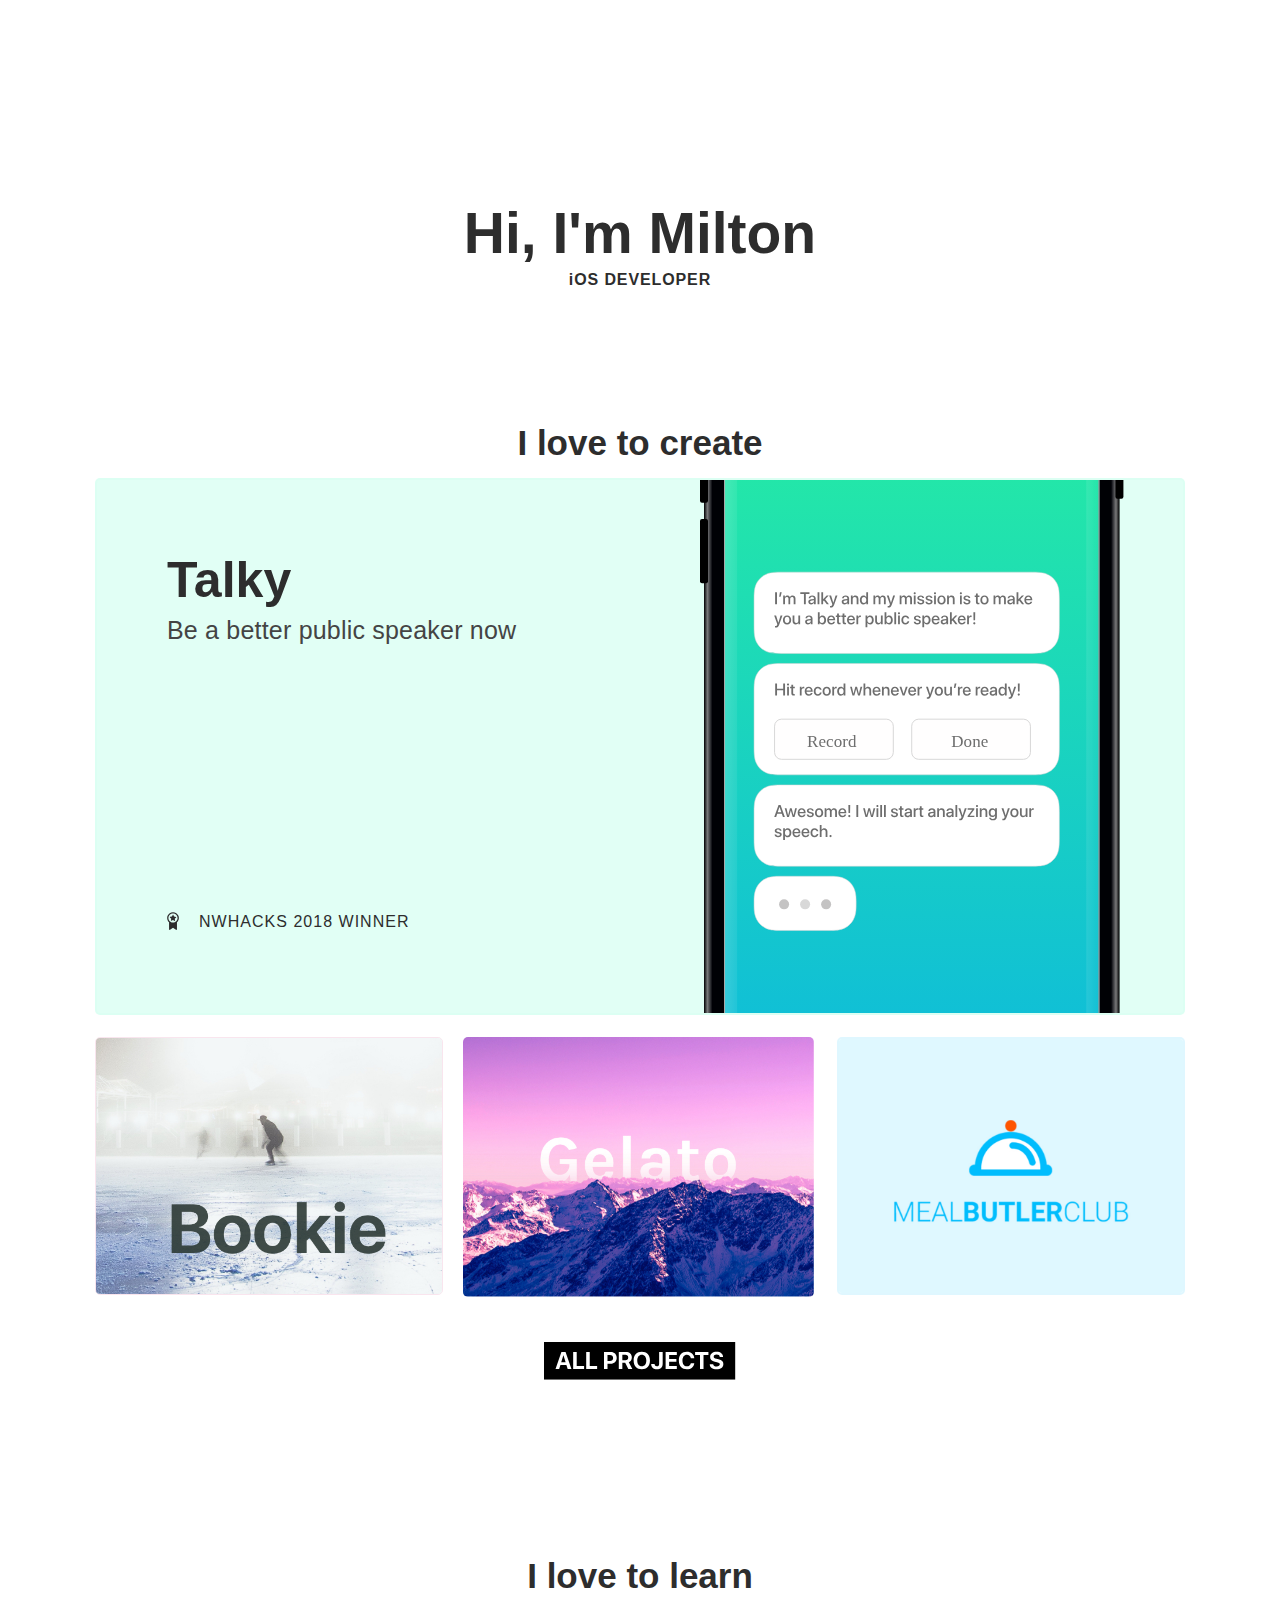
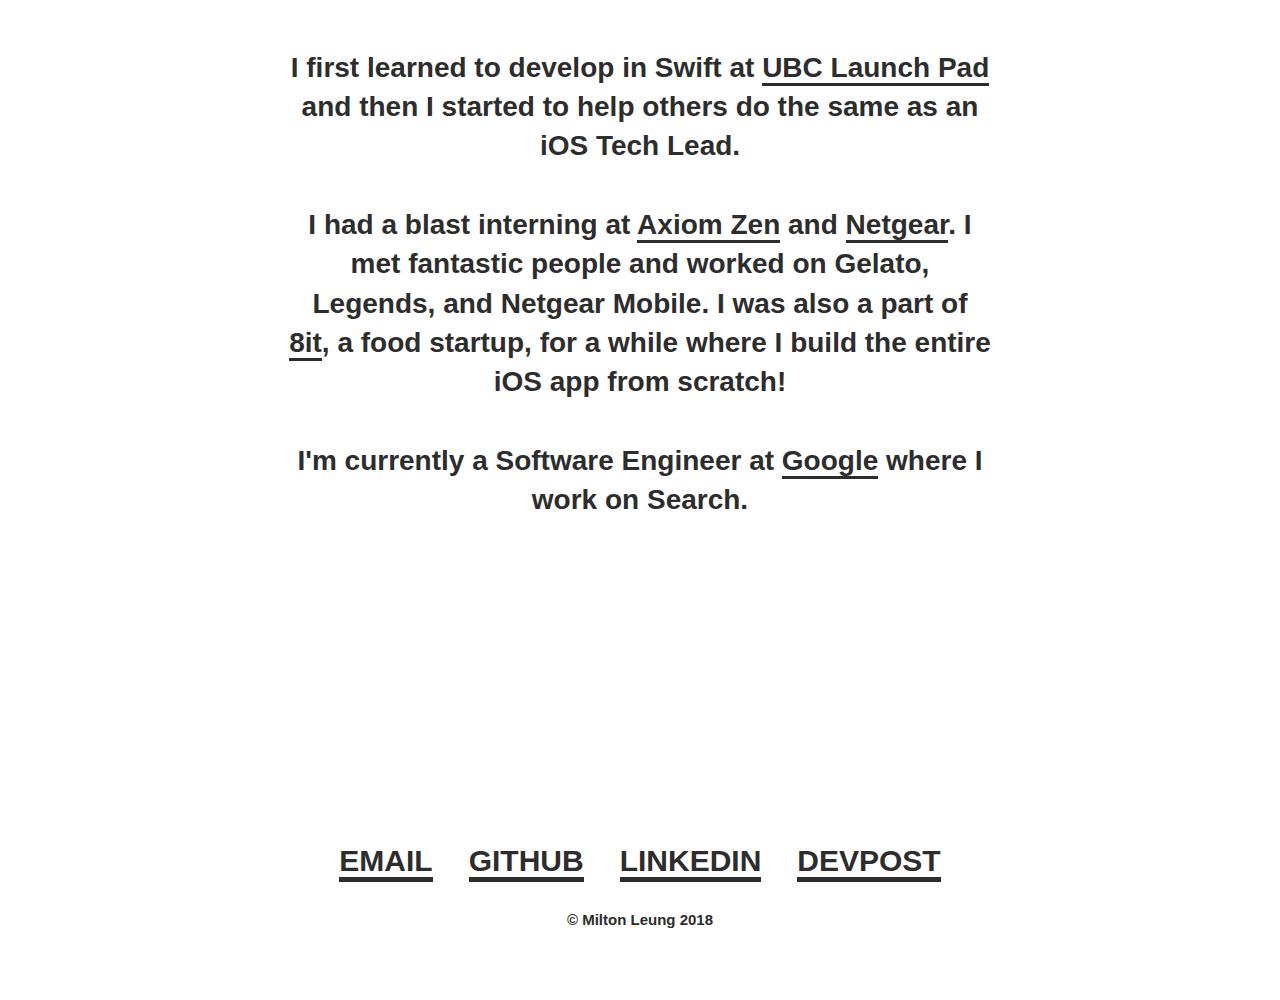
==== commit 15f924f1: "Update jobs description to add new experience" ====
--- a/index.html
+++ b/index.html
@@ -86,11 +86,11 @@
         <div class="section" id="info">
             <h2>I love to learn</h2>
             <div id="info-wrapper">
-                <p>I first learned to develop in Swift at <a href="http://www.ubclaunchpad.com/">UBC Launch Pad</a>. Now I’m helping others do the same as an iOS Tech Lead.</p>
+                <p>I first learned to develop in Swift at <a href="http://www.ubclaunchpad.com/" target="_blank">UBC Launch Pad</a> and then I started to help others do the same as an iOS Tech Lead.</p>
 
-                <p>I had a blast interning at <a href="https://www.axiomzen.co/">Axiom Zen</a> and <a href="https://www.netgear.com/">Netgear</a>. I met fantastic people and worked on <a class="ghost-link" href="">Gelato</a>, <a class="ghost-link" href="https://itunes.apple.com/ca/app/legends-fencing/id1277133307?mt=8">Legends</a>, and <a class="ghost-link" href="https://itunes.apple.com/ca/app/netgear-mobile/id457698895?mt=8">Netgear Mobile</a>.</p>
+                <p>I had a blast interning at <a href="https://www.axiomzen.co/"target="_blank">Axiom Zen</a> and <a href="https://www.netgear.com/"target="_blank">Netgear</a>. I met fantastic people and worked on Gelato, Legends, and <a class="ghost-link" href="https://itunes.apple.com/ca/app/netgear-mobile/id457698895?mt=8" target="_blank">Netgear Mobile</a>. I was also a part of <a>8it</a>, a food startup, for a while where I build the entire iOS app from scratch!</p>
                 
-                <p>In 2018 Summer, I joined <a href="https://www.8it.app/">8it</a>, a food startup, and built the entire iOS app from scratch!</p>
+                <p>I'm currently a Software Engineer at <a href="http://www.google.com/" target="_blank">Google</a> where I work on Search.</p>
             </div>
         </div>
         <footer>
--- a/css/style.css
+++ b/css/style.css
@@ -132,7 +132,7 @@
     border-radius: 5px;
     overflow: hidden;
 }
-#gelato img, #guessagain img, #bookie img {
+#gelato img, #guessagain img, #bookie img, #rc img {
     width: 100%;
     z-index: -1;
     display: block;
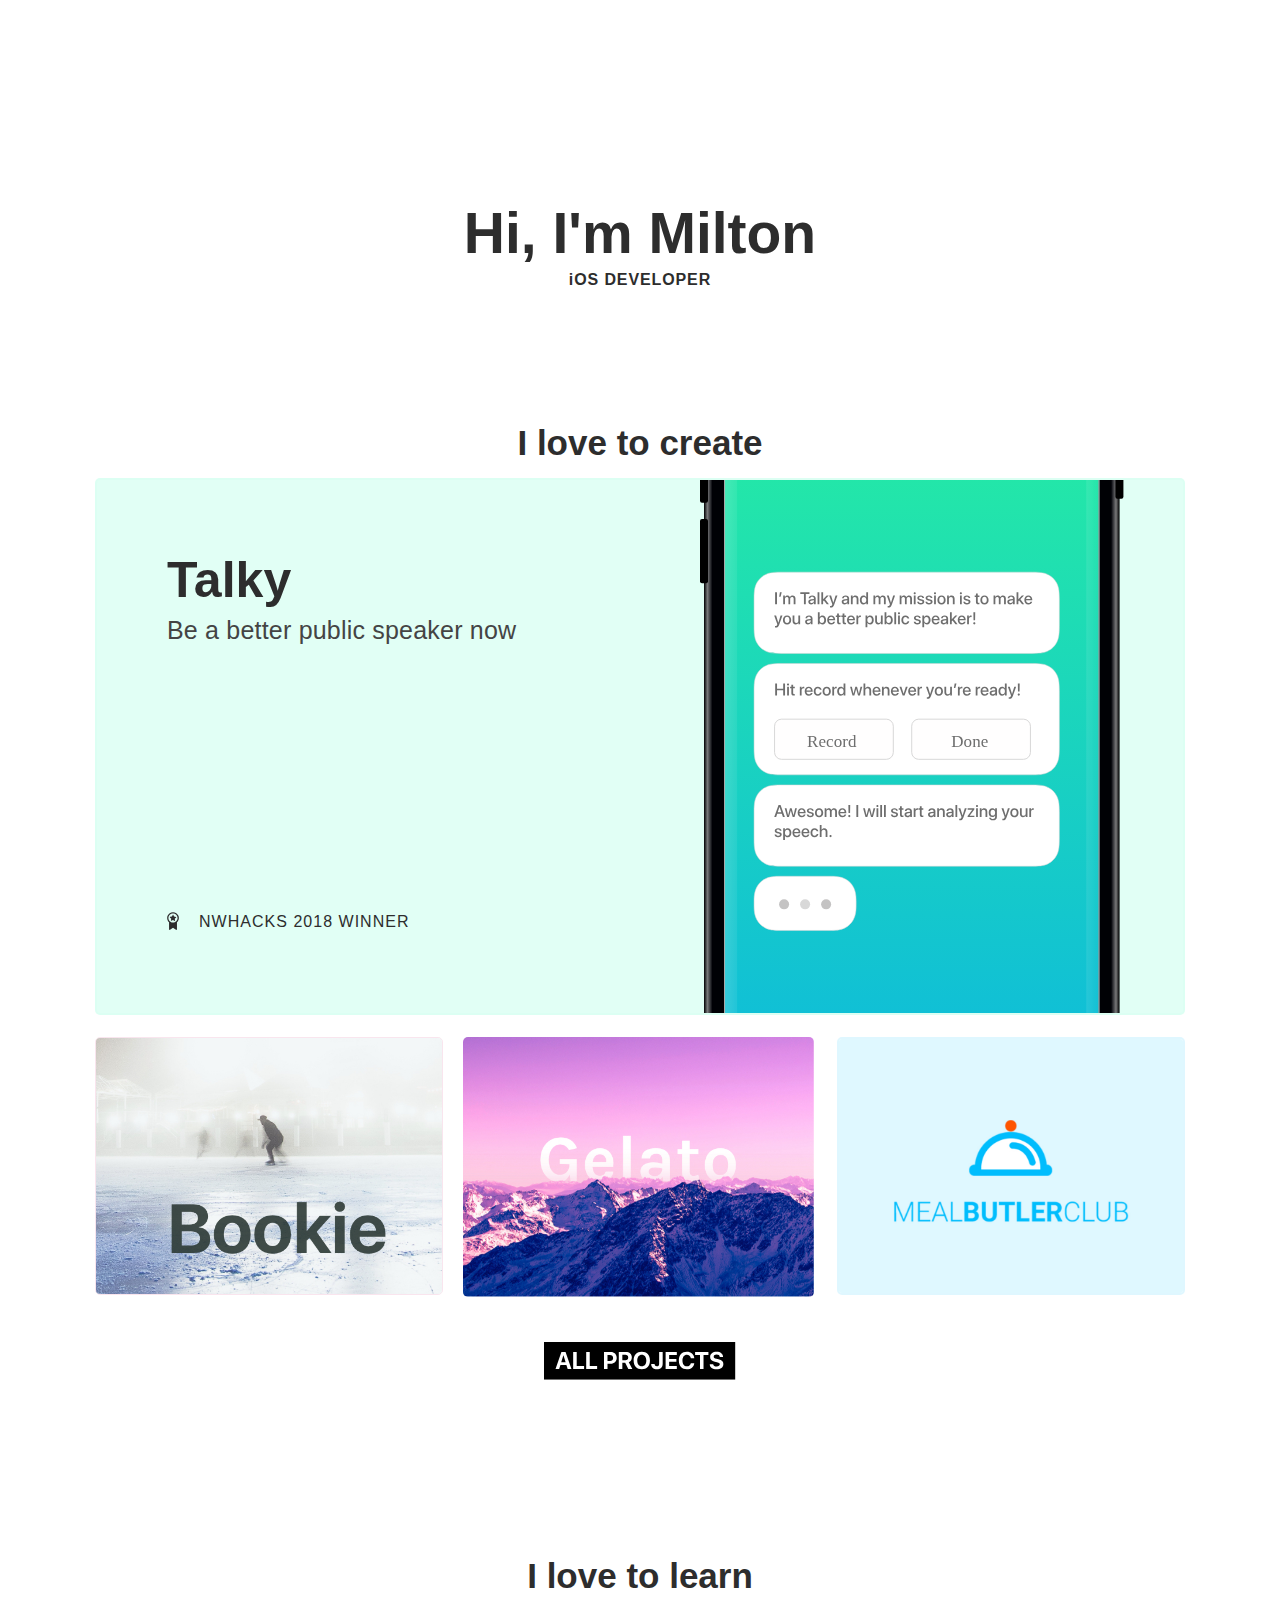
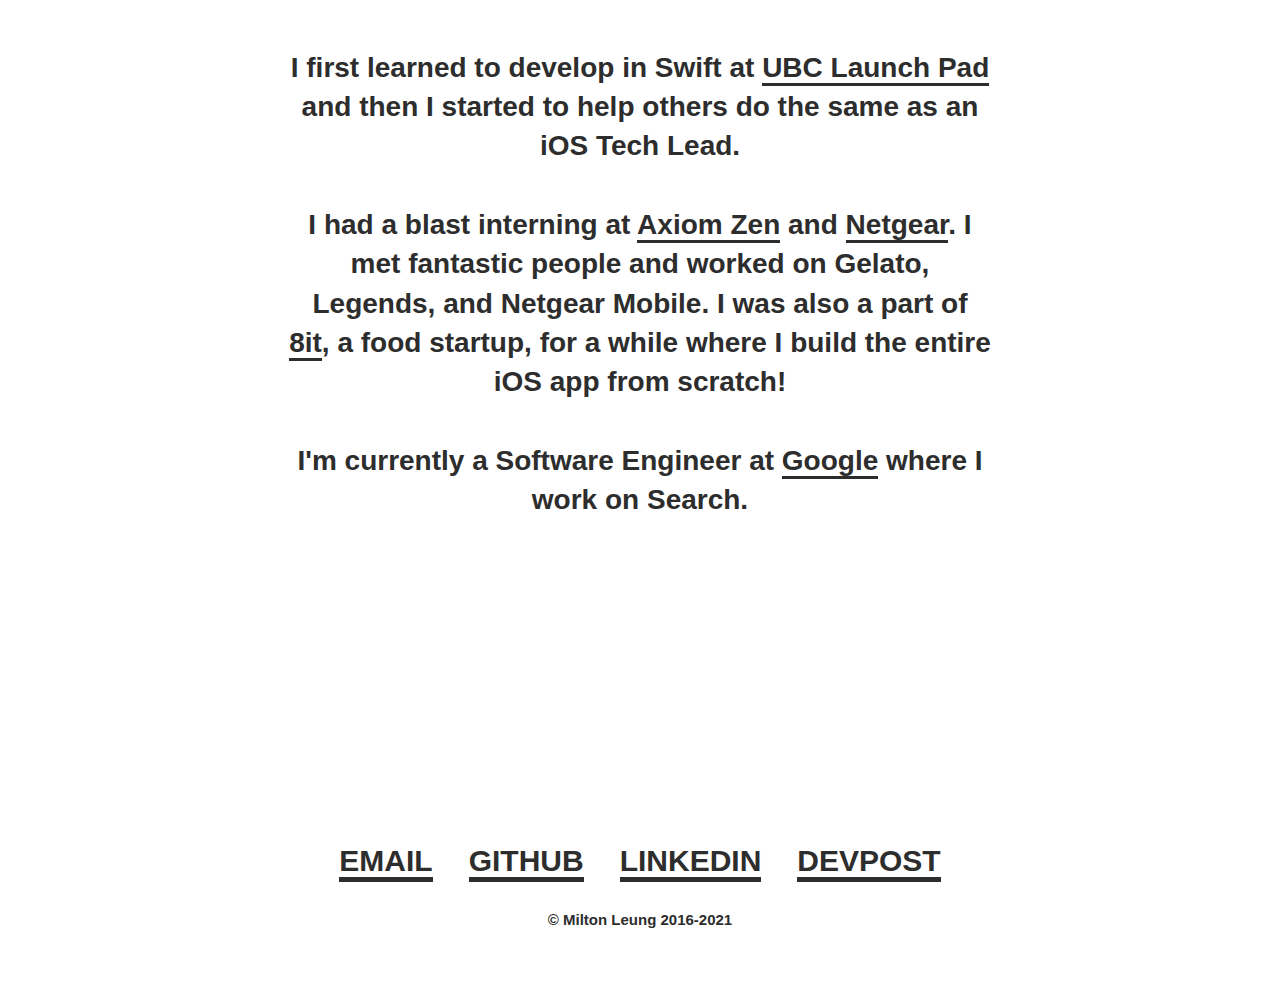
==== commit d05d2c4d: "update copyright" ====
--- a/index.html
+++ b/index.html
@@ -108,7 +108,7 @@
                     <h7><a href="https://devpost.com/miltonleung">DEVPOST</a></h7>
                 </div>
             </div>
-            <p>&copy; Milton Leung 2018</p>
+            <p>&copy; Milton Leung 2016-2021</p>
         </footer>
     </body>
 </html>
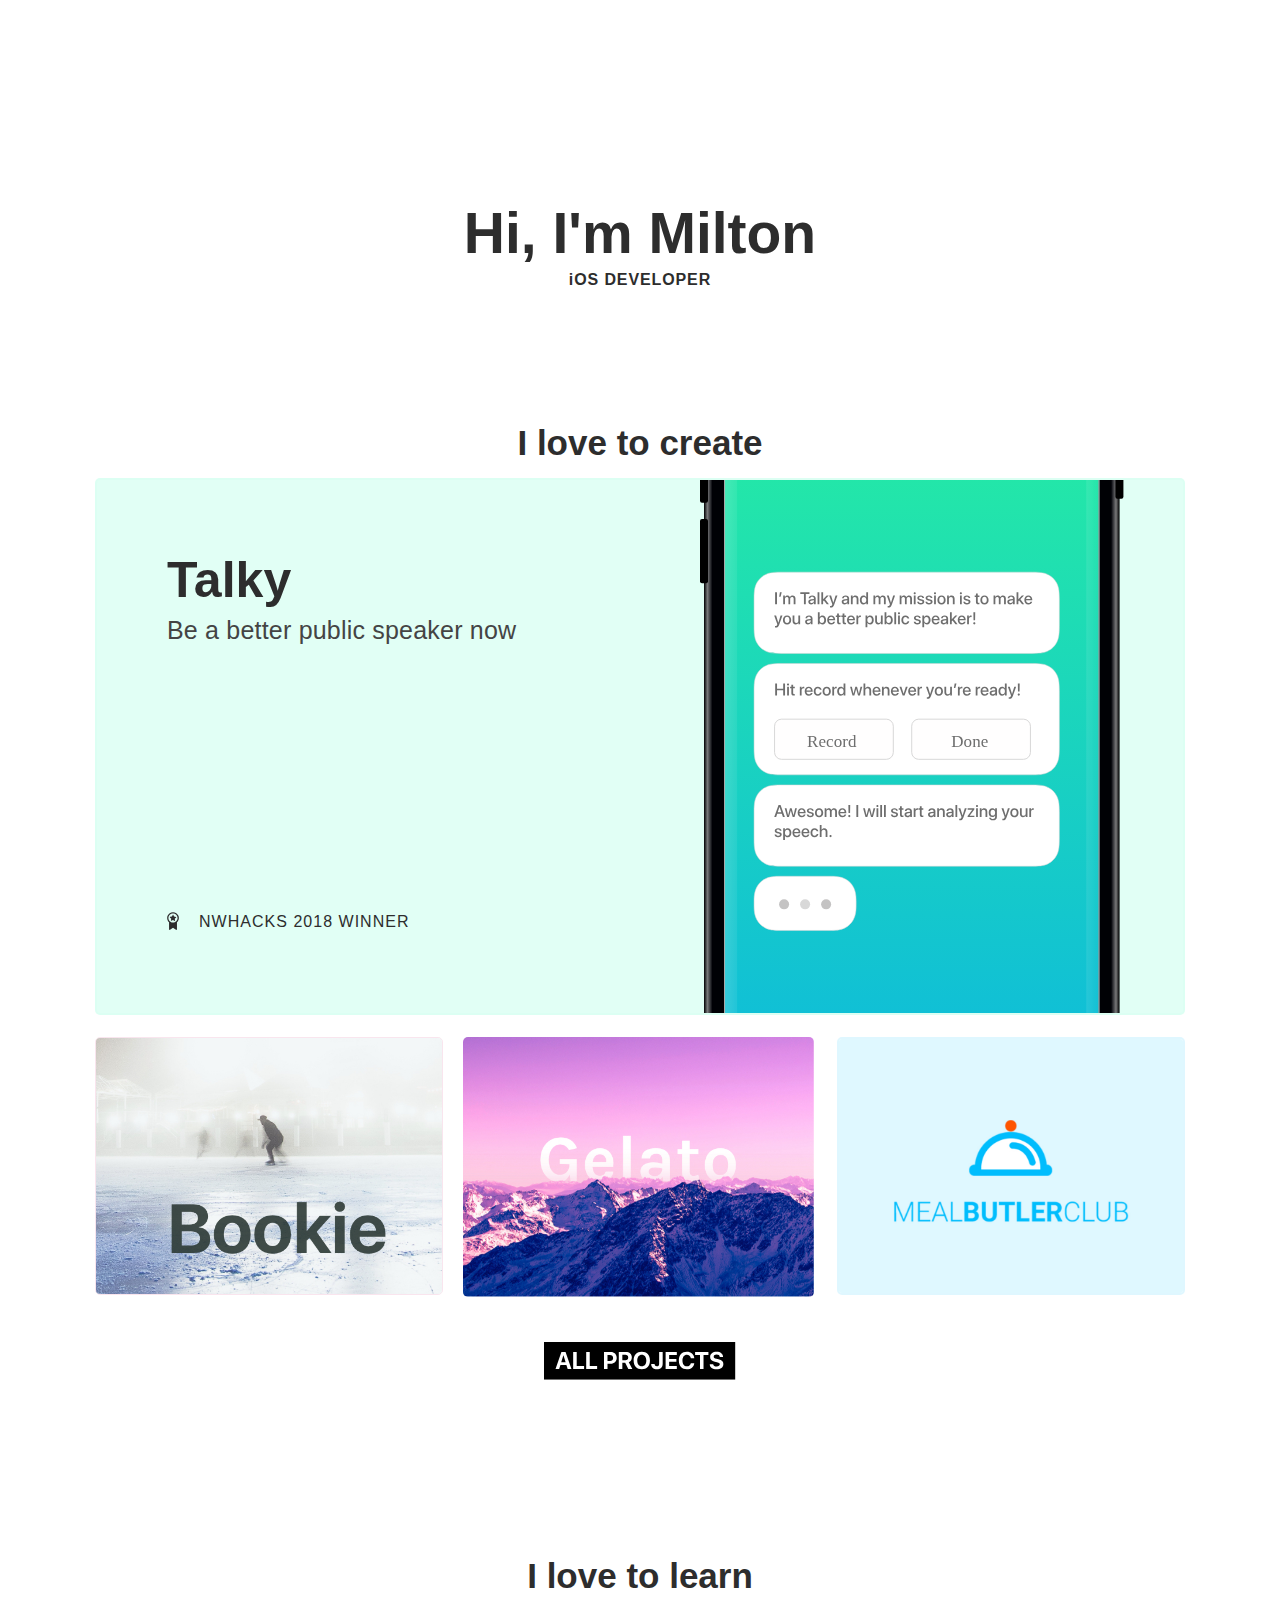
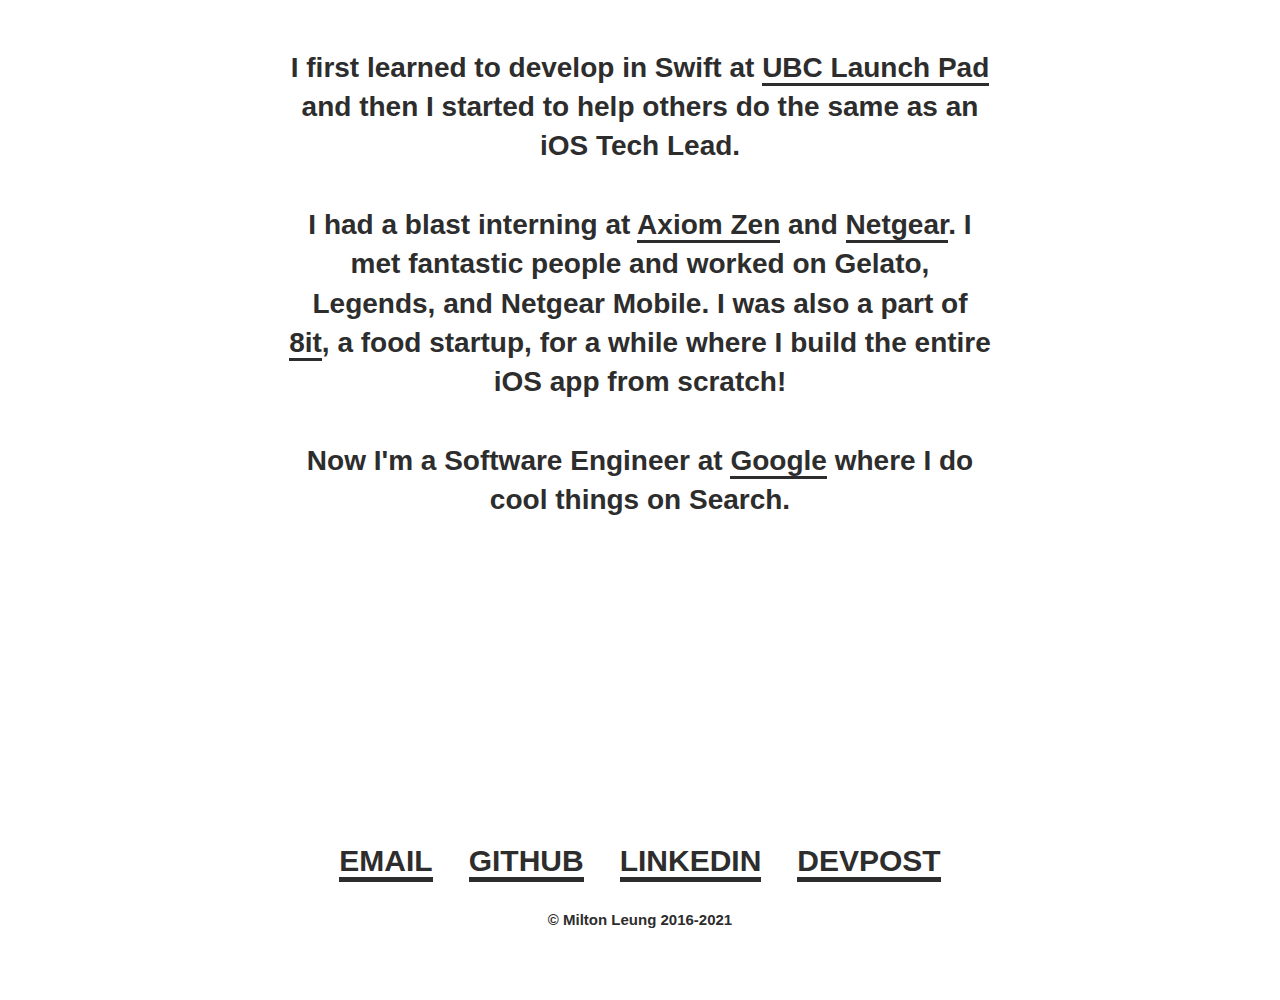
==== commit d6f33fb6: "Update index.html" ====
--- a/index.html
+++ b/index.html
@@ -90,7 +90,7 @@
 
                 <p>I had a blast interning at <a href="https://www.axiomzen.co/"target="_blank">Axiom Zen</a> and <a href="https://www.netgear.com/"target="_blank">Netgear</a>. I met fantastic people and worked on Gelato, Legends, and <a class="ghost-link" href="https://itunes.apple.com/ca/app/netgear-mobile/id457698895?mt=8" target="_blank">Netgear Mobile</a>. I was also a part of <a>8it</a>, a food startup, for a while where I build the entire iOS app from scratch!</p>
                 
-                <p>I'm currently a Software Engineer at <a href="http://www.google.com/" target="_blank">Google</a> where I work on Search.</p>
+                <p>Now I'm a Software Engineer at <a href="http://www.google.com/" target="_blank">Google</a> where I do cool things on Search.</p>
             </div>
         </div>
         <footer>
